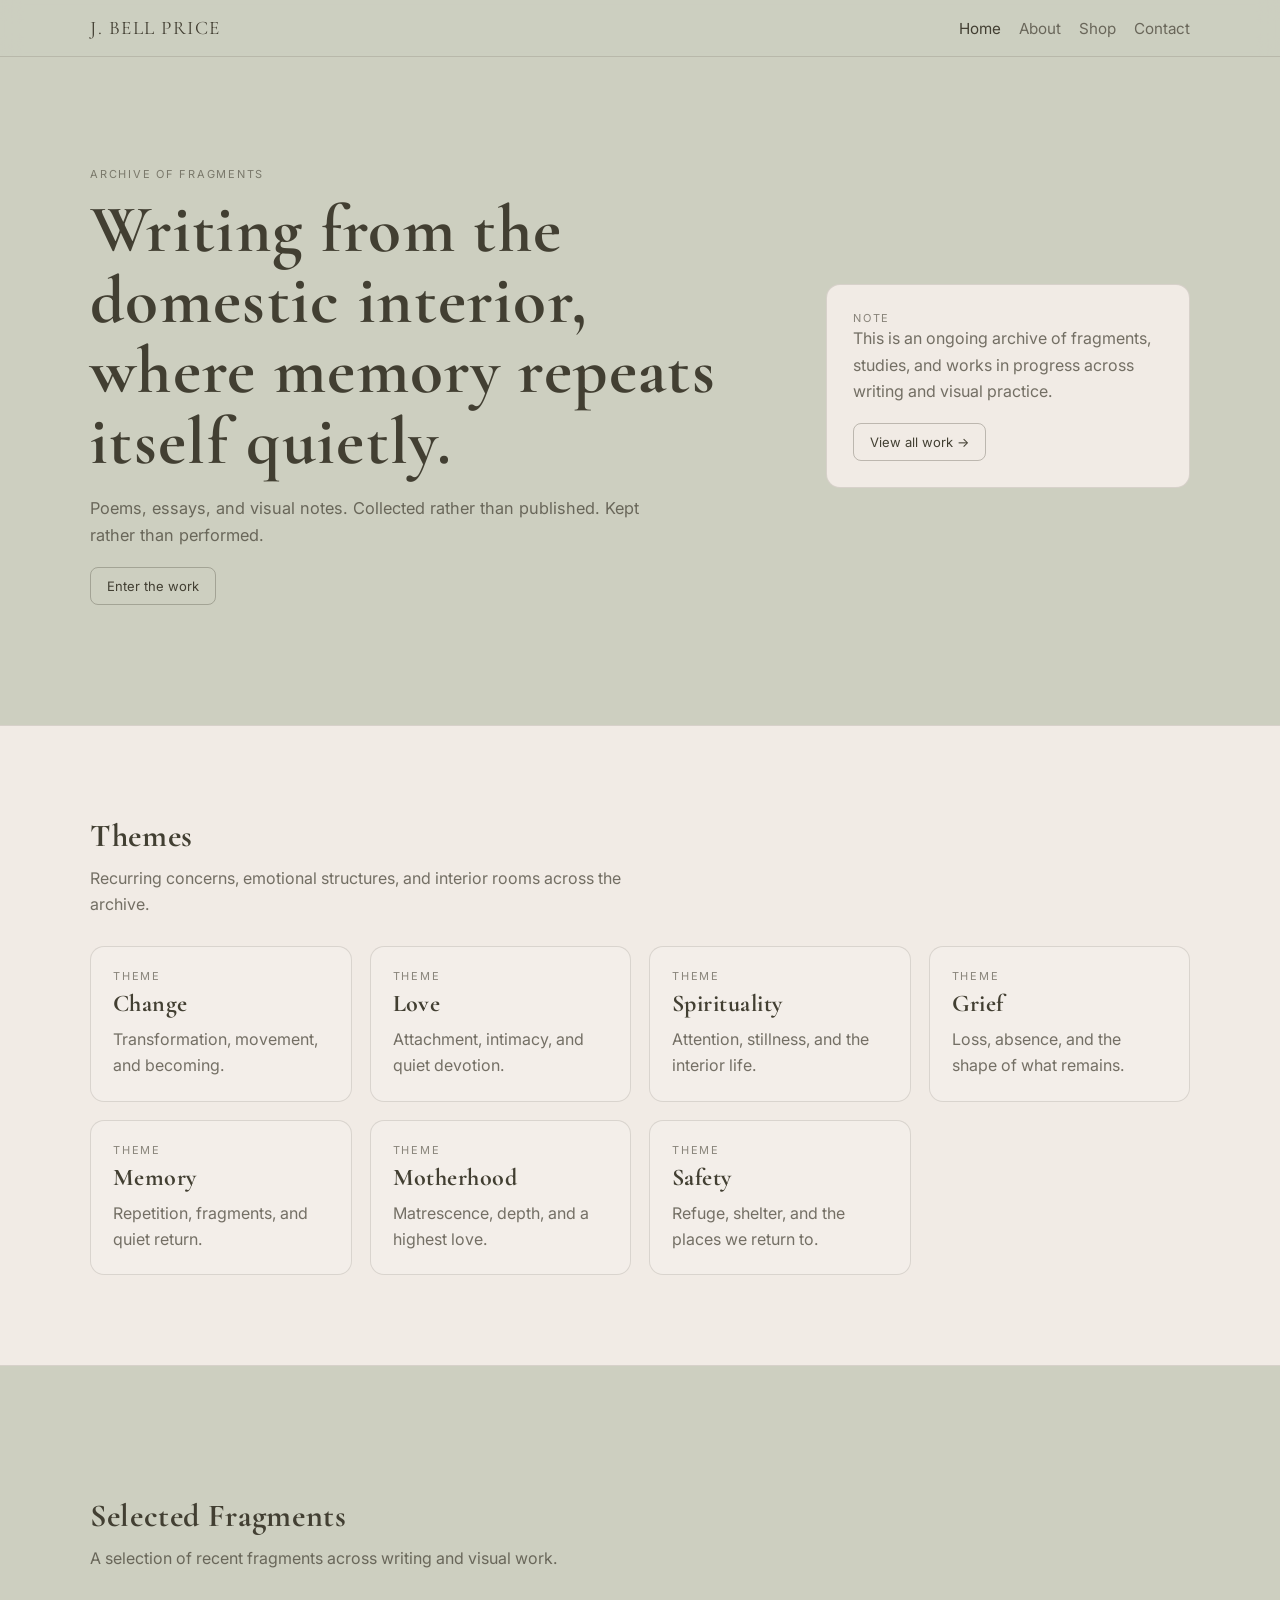
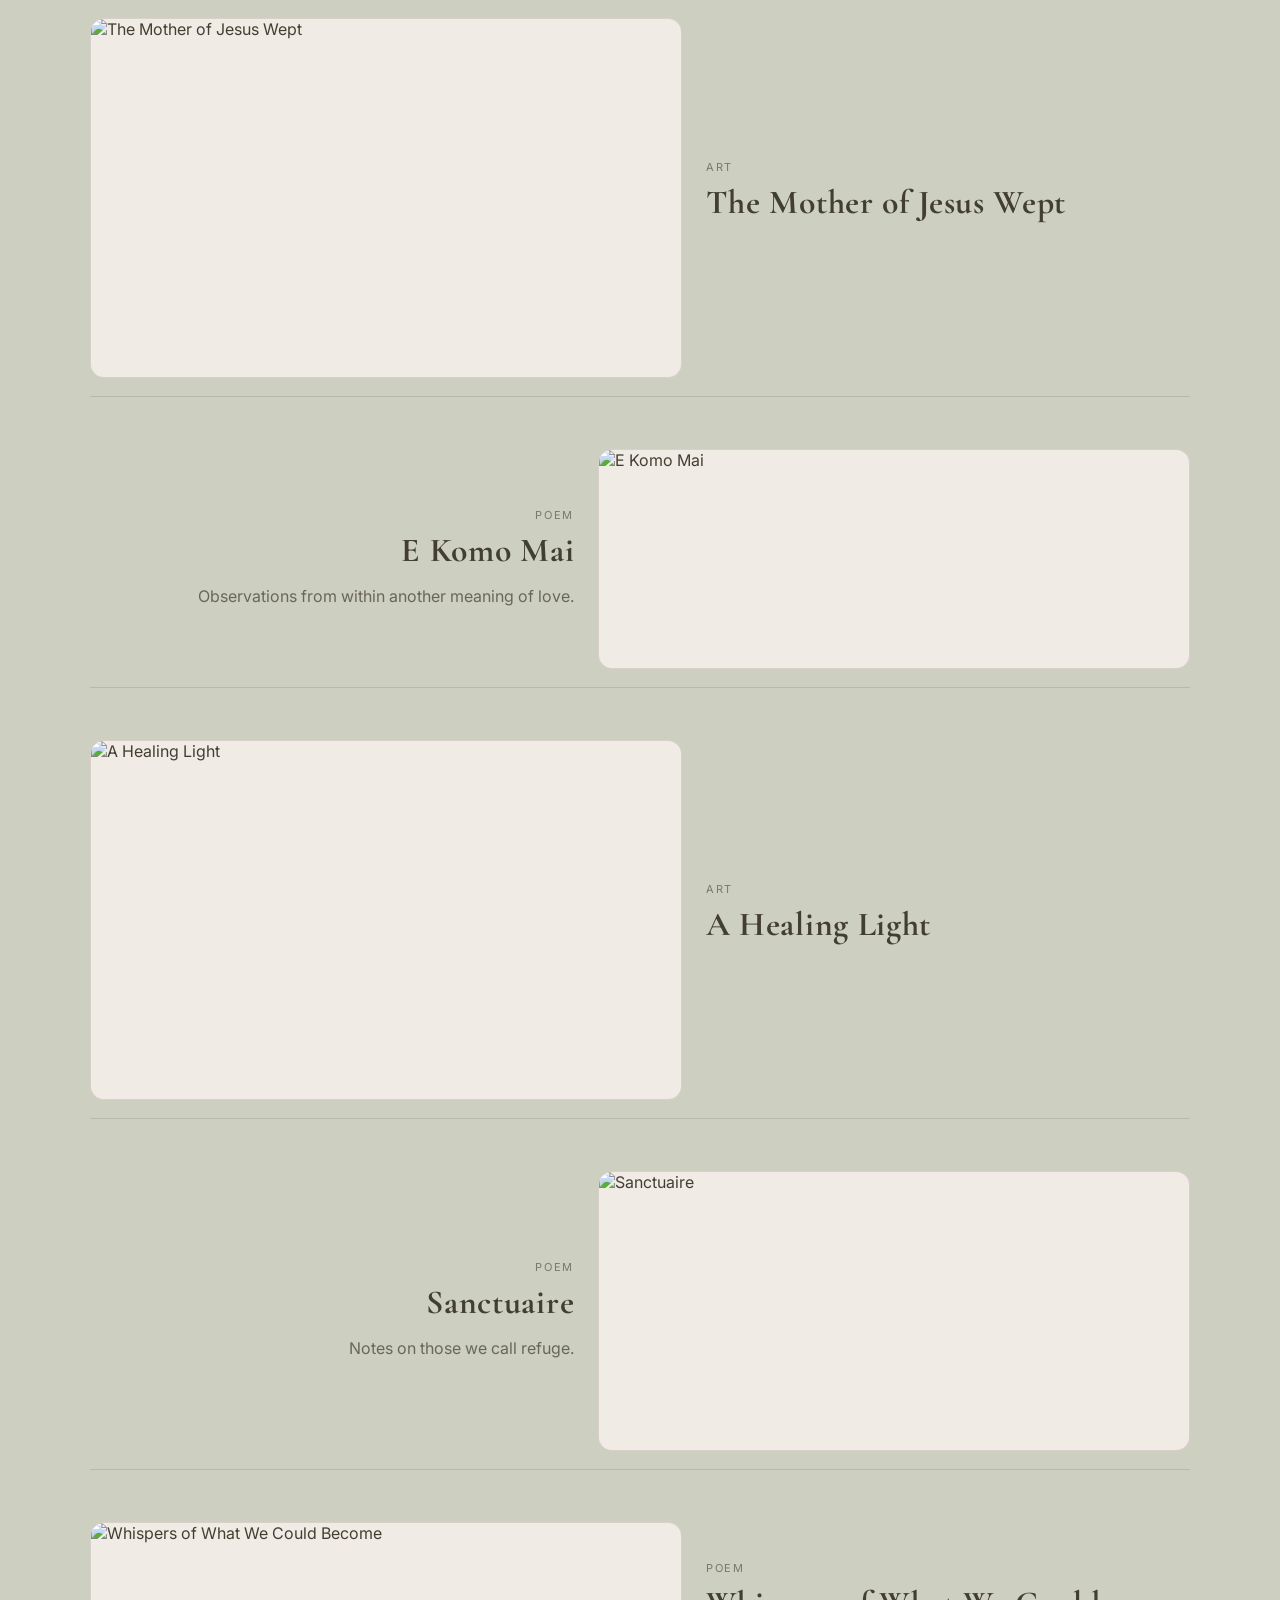
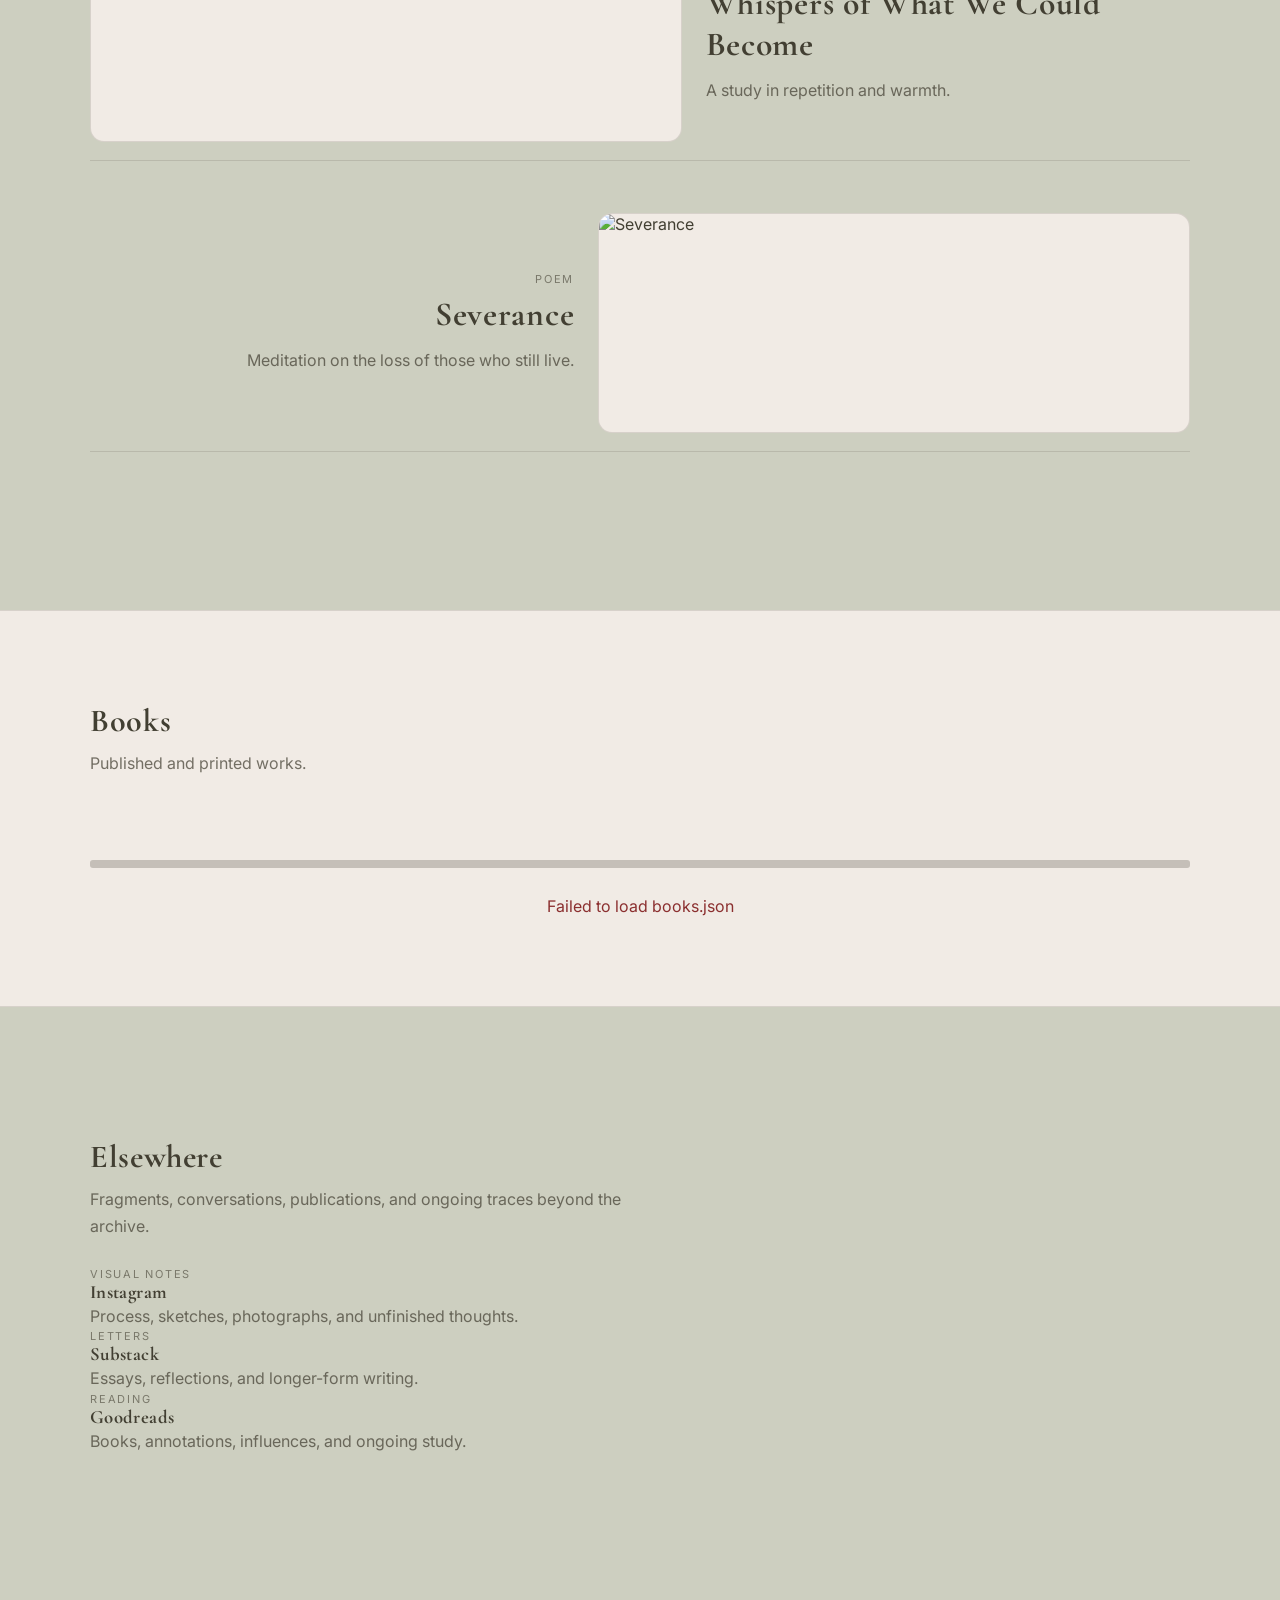
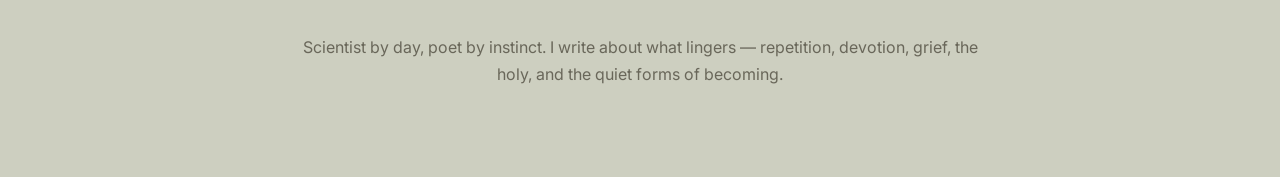
==== index.html @ 29614618 "Update index.html" ====
<!DOCTYPE html>
<html lang="en">
<head>
  <meta charset="UTF-8" />
  <meta name="viewport" content="width=device-width, initial-scale=1.0"/>
  <title>J. Bell Price</title>

  <!-- Fonts: serif for artistic tone, sans-serif for readability -->
  <link href="https://fonts.googleapis.com/css2?family=Cormorant+Garamond:wght@400;600&family=Inter:wght@300;400;500&display=swap" rel="stylesheet">

  <!-- Shared stylesheet used across the whole site -->
  <link rel="stylesheet" href="css/styles.css" />
</head>
<body>

  <!-- NAVIGATION -->
  <nav class="nav">
    <div class="container nav-inner">
      <div class="logo">J. BELL PRICE</div>
      <div class="nav-links">
        <a href="index.html" class="active">Home</a>
        <a href="about.html">About</a>
        <a href="shop.html">Shop</a>
        <a href="contact.html">Contact</a>
      </div>
    </div>
  </nav>

  <!-- HERO SECTION -->
  <section class="hero">
    <div class="container hero-grid">
      <div class="hero-copy">
        <div class="kicker">Archive of fragments</div>
        <h1>Writing from the domestic interior, where memory repeats itself quietly.</h1>
        <p>
          Poems, essays, and visual notes. Collected rather than published. Kept rather than performed.
        </p>
        <a class="button" href="#works-feed">Enter the work</a>
      </div>

      <div class="card">
        <div class="tag">Note</div>
        <p>
          This is an ongoing archive of fragments, studies, and works in progress across writing and visual practice.
        </p>
        <a class="button" href="works.html">View all work →</a>
      </div>
    </div>
  </section>

  <!-- THEMES -->
  <section class="section alt">
    <div class="container">
      <div class="section-header">
        <h2>Themes</h2>
        <p class="section-intro">Recurring concerns, emotional structures, and interior rooms across the archive.</p>
      </div>
      <div id="themes-grid" class="themes-grid"></div>
    </div>
  </section>

  <!-- FEATURED / SELECTED WORKS -->
  <section class="section">
    <div class="container">
      <div class="section-header">
        <h2>Selected Fragments</h2>
        <p class="section-intro">A selection of recent fragments across writing and visual work.</p>
      </div>
      <div id="works-feed" class="works-feed"></div>
      <div id="error" class="error"></div>
    </div>
  </section>

  <!-- BOOKSHELF -->
  <section class="section alt">
    <div class="container">
      <div class="section-header">
        <h2>Books</h2>
        <p class="section-intro">Published and printed works.</p>
      </div>
      <div class="books-shelf-wrap">
        <div id="books-grid"></div>
      </div>
      <div id="books-error" class="error"></div>
    </div>
  </section>

  <!-- EXTERNAL FEED PLACEHOLDER -->
  <!-- EXTERNAL TRACE -->
  <section class="section">
    <div class="container">

      <div class="section-header">
        <h2>Elsewhere</h2>

        <p class="section-intro">
          Fragments, conversations, publications, and ongoing traces beyond the archive.
        </p>
      </div>

      <div class="elsewhere-grid">

        <a href="https://instagram.com/joanjbell_" target="_blank" class="elsewhere-card">
          <div class="tag">Visual Notes</div>
          <h3>Instagram</h3>
          <p>Process, sketches, photographs, and unfinished thoughts.</p>
        </a>

        <a href="https://substack.com/@jbellprice" target="_blank" class="elsewhere-card">
          <div class="tag">Letters</div>
          <h3>Substack</h3>
          <p>Essays, reflections, and longer-form writing.</p>
        </a>

        <a href="https://www.goodreads.com/author/show/18613685.J_Bell_Price" target="_blank" class="elsewhere-card">
          <div class="tag">Reading</div>
          <h3>Goodreads</h3>
          <p>Books, annotations, influences, and ongoing study.</p>
        </a>

      </div>

    </div>
  </section>

  <!-- ABOUT -->
  <section class="section">
    <div class="container">
      <div class="about">
        <p>
          Scientist by day, poet by instinct. I write about what lingers — repetition, devotion, grief, the holy, and the quiet forms of becoming.
        </p>
      </div>
    </div>
  </section>

  <script>
    // Theme descriptions enrich the auto-generated theme cards.
    const THEME_DESCRIPTIONS = {
      grief: 'Loss, absence, and the shape of what remains.',
      love: 'Attachment, intimacy, and quiet devotion.',
      death: 'Endings, ritual, and the unseen threshold.',
      spirituality: 'Attention, stillness, and the interior life.',
      change: 'Transformation, movement, and becoming.',
      memory: 'Repetition, fragments, and quiet return.',
      motherhood: 'Matrescence, depth, and a highest love.',
      safety: 'Refuge, shelter, and the places we return to.',
      default: 'A recurring thread in the archive.'
    };

    // Load homepage data. Content and books are fetched separately so one
    // section can still work even if the other one fails.
    async function loadContent() {
      try {
        const res = await fetch('./data/content.json');
        if (!res.ok) throw new Error('Failed to load content.json');

        const items = await res.json();
        if (!Array.isArray(items)) throw new Error('content.json must be an array');

        initThemes(items);
        initWorks(items);
      } catch (err) {
        document.getElementById('error').textContent = err.message;
      }

      loadBooks();
    }

    // Support both `theme` and `themes` keys in the JSON.
    function normalizeThemes(item) {
      if (Array.isArray(item.theme)) return item.theme;
      if (Array.isArray(item.themes)) return item.themes;
      return [];
    }

    // Build theme cards from unique theme names in content.json.
    function initThemes(items) {
      const grid = document.getElementById('themes-grid');
      if (!grid) return;

      const themes = [...new Set(items.flatMap(normalizeThemes))];

      themes.forEach(theme => {
        const label = String(theme || '').trim();
        const key = label.toLowerCase();
        const el = document.createElement('a');

        el.className = 'theme-card';
        el.href = `theme-${slugify(label)}.html`;
        el.innerHTML = `
          <div class="tag">Theme</div>
          <h3>${capitalize(label)}</h3>
          <p>${THEME_DESCRIPTIONS[key] || THEME_DESCRIPTIONS.default}</p>
        `;

        grid.appendChild(el);
      });
    }

    // Build the selected works feed from the six most recent items.
    function initWorks(items) {
      const container = document.getElementById('works-feed');
      if (!container) return;

      const selected = [...items]
        .sort((a, b) => new Date(b.date) - new Date(a.date))
        .slice(0, 6);

      selected.forEach((item, i) => {
        const el = document.createElement('a');
        const hasImage = Boolean(item.image && item.image.trim() !== '');

        el.href = item.link || item.url || '#';
        el.className = 'work';
        el.classList.add(i % 2 ? 'align-right' : 'align-left');

        if (hasImage) {
          if (item.type === 'art' || item.size === 'wide') {
            el.classList.add('is-large');
          } else {
            el.classList.add(i % 3 === 0 ? 'is-medium' : 'is-small');
          }
        } else {
          el.classList.add('is-text');
        }

        el.innerHTML = hasImage
          ? `
            <div class="work-art">
              <img src="${item.image}" alt="${item.title || ''}" />
            </div>
            <div class="work-text">
              <div class="work-meta">${item.type || 'work'}</div>
              <h3>${item.title || 'Untitled'}</h3>
              <p>${item.description || ''}</p>
            </div>`
          : `
            <div class="work-text">
              <div class="work-meta">${item.type || 'work'}</div>
              <h3>${item.title || 'Untitled'}</h3>
              <p>${item.description || ''}</p>
            </div>`;

        container.appendChild(el);
      });
    }

    // Load bookshelf data and build a real shelf of touching spines.
    // This version keeps size variation but does not add random tilt.
    async function loadBooks() {
      const grid = document.getElementById('books-grid');
      const error = document.getElementById('books-error');
      if (!grid) return;

      try {
        const res = await fetch('./data/books.json');
        if (!res.ok) throw new Error('Failed to load books.json');

        const books = await res.json();
        if (!Array.isArray(books)) throw new Error('books.json must be an array');

        if (books.length === 0) {
          grid.innerHTML = '<div class="books-empty">No books to display yet.</div>';
          return;
        }

        books.forEach((book, i) => {
          const el = document.createElement('a');
          const spine = book.spine || book.cover || '';
          const cover = book.cover || book.spine || '';
          const title = book.title || 'Book';

          el.href = book.link || '#';
          el.className = 'card-link';
          el.setAttribute('aria-label', title);

          if (i % 9 === 0) el.classList.add('is-large');
          else if (i % 6 === 0) el.classList.add('is-wide');
          else if (i % 4 === 0) el.classList.add('is-tall');

          el.innerHTML = `
            <div class="book-card">
              <img src="${spine}" class="book-spine" alt="${title} spine" />
              <div class="book-preview" aria-hidden="true">
                <img src="${cover}" class="book-full" alt="${title} cover" />
              </div>
            </div>`;

          grid.appendChild(el);
        });

        attachBookPreviewBounds();
      } catch (e) {
        console.error(e);
        if (error) error.textContent = e.message;
      }
    }

    // Show the hovered book cover in a floating preview attached to the page,
    // not inside the bookshelf container. This prevents clipping.
    function attachBookPreviewBounds() {
      const books = document.querySelectorAll('.card-link');
      let floatingPreview = document.querySelector('.floating-book-preview');

      if (!floatingPreview) {
        floatingPreview = document.createElement('div');
        floatingPreview.className = 'floating-book-preview';
        document.body.appendChild(floatingPreview);
      }

      const hidePreview = () => {
        floatingPreview.classList.remove('is-visible');
      };

      const showPreview = (book) => {
        const img = book.querySelector('.book-full');
        if (!img) return;

        floatingPreview.innerHTML = `
          <img src="${img.getAttribute('src')}" class="book-full" alt="${img.getAttribute('alt') || ''}" />
        `;

        const bookRect = book.getBoundingClientRect();
        const previewWidth = 180;
        const previewHeight = 260;
        const gap = 14;
        const padding = 12;

        let left = bookRect.left + (bookRect.width / 2) - (previewWidth / 2);
        left = Math.max(padding, Math.min(left, window.innerWidth - previewWidth - padding));

        let top = bookRect.top - previewHeight - gap;

        if (top < padding) {
          top = Math.min(window.innerHeight - previewHeight - padding, bookRect.bottom + gap);
        }

        floatingPreview.style.left = `${left}px`;
        floatingPreview.style.top = `${top}px`;

        requestAnimationFrame(() => {
          floatingPreview.classList.add('is-visible');
        });
      };

      books.forEach(book => {
        book.addEventListener('mouseenter', () => showPreview(book));
        book.addEventListener('mouseleave', hidePreview);
        book.addEventListener('focus', () => showPreview(book));
        book.addEventListener('blur', hidePreview);
      });

      window.addEventListener('scroll', hidePreview, { passive: true });
      window.addEventListener('resize', hidePreview);
    }

    // Utility: convert text into a simple URL slug.
    function slugify(str) {
      return String(str)
        .toLowerCase()
        .trim()
        .replace(/[^a-z0-9]+/g, '-')
        .replace(/^-+|-+$/g, '');
    }

    // Utility: capitalize the first letter for display labels.
    function capitalize(str) {
      const value = String(str || '');
      return value ? value.charAt(0).toUpperCase() + value.slice(1) : '';
    }

    // Initialize the homepage.
    loadContent();
  </script>
</body>
</html>
---- css/styles.css ----
/* ========================================
   J. BELL PRICE — SHARED SITE STYLES
   ----------------------------------------
   This file is intended to power the homepage,
   about, contact, and shop pages with a single
   visual system.
======================================== */

/* ========================================
   1) DESIGN TOKENS
   Centralized colors, shadows, and spacing.
   Update these first if you want to evolve the
   overall feel of the site.
======================================== */
:root {
  --bg: #cdcfc0;
  --surface: #f1ebe5;
  --text: #423f32;
  --muted: rgba(66, 63, 50, 0.72);
  --line: rgba(66, 63, 50, 0.15);
  --line-strong: rgba(66, 63, 50, 0.3);
  --shadow: rgba(0, 0, 0, 0.08);
}

/* ========================================
   2) BASE / RESET
   Shared reset and typography foundation.
======================================== */
* {
  box-sizing: border-box;
  margin: 0;
  padding: 0;
}

html {
  scroll-behavior: smooth;
}

body {
  margin: 0;
  background: var(--bg);
  color: var(--text);
  font-family: 'Inter', system-ui, -apple-system, sans-serif;
}

h1,
h2,
h3 {
  font-family: 'Cormorant Garamond', serif;
  letter-spacing: 0.02em;
  margin: 0;
}

p {
  line-height: 1.65;
  color: var(--muted);
}

a {
  color: inherit;
  text-decoration: none;
}

img {
  max-width: 100%;
}

/* ========================================
   3) SHARED LAYOUT HELPERS
   Reused across all pages.
======================================== */
.container {
  width: min(1100px, 92%);
  margin: 0 auto;
}

.section {
  padding: 90px 0;
}

.section.alt {
  background: var(--surface);
  margin: 40px 0;
  border-top: 1px solid var(--line);
  border-bottom: 1px solid var(--line);
}

.hero {
  padding: 110px 0 80px;
}

.narrow-copy {
  max-width: 760px;
}

.section-header {
  margin-bottom: 28px;
}

.section-header h2 {
  font-size: 2rem;
  margin-bottom: 10px;
}

.section-intro {
  max-width: 560px;
}

/* ========================================
   4) SHARED TYPE DETAILS
   Small recurring typographic treatments.
======================================== */
.kicker,
.tag,
.work-meta {
  text-transform: uppercase;
  letter-spacing: 0.16em;
  font-size: 11px;
  color: rgba(66, 63, 50, 0.6);
}

/* ========================================
   5) NAVIGATION
   Shared across every page.
======================================== */
.nav {
  position: sticky;
  top: 0;
  z-index: 100;
  background: rgba(205, 207, 192, 0.9);
  backdrop-filter: blur(10px);
  border-bottom: 1px solid var(--line);
}

.nav-inner {
  display: flex;
  justify-content: space-between;
  align-items: center;
  gap: 24px;
  padding: 16px 0;
}

.logo {
  font-family: 'Cormorant Garamond', serif;
  font-size: 1.2rem;
  letter-spacing: 0.08em;
  white-space: nowrap;
}

.nav-links {
  display: flex;
  gap: 18px;
  flex-wrap: wrap;
}

.nav-links a {
  color: rgba(66, 63, 50, 0.72);
  font-size: 0.95rem;
  transition: opacity 0.2s ease, color 0.2s ease;
}

.nav-links a:hover,
.nav-links a.active {
  color: var(--text);
  opacity: 1;
}

/* ========================================
   6) SHARED BUTTONS + CARDS
   Used throughout the site so pages feel related.
======================================== */
.button {
  display: inline-block;
  margin-top: 18px;
  padding: 10px 16px;
  border: 1px solid var(--line-strong);
  border-radius: 8px;
  font-size: 13px;
  transition: background 0.2s ease, transform 0.2s ease;
}

.button:hover {
  background: rgba(255, 255, 255, 0.35);
  transform: translateY(-1px);
}

.card {
  background: var(--surface);
  border: 1px solid var(--line);
  padding: 26px;
  border-radius: 14px;
  transition: transform 0.25s ease, box-shadow 0.25s ease;
}

.card:hover {
  transform: translateY(-6px);
  box-shadow: 0 20px 40px var(--shadow);
}

.no-hover-card:hover {
  transform: none;
  box-shadow: none;
}

.image-card {
  padding: 0;
  overflow: hidden;
  border-radius: 18px;
}

.image-card img {
  width: 100%;
  height: 100%;
  object-fit: cover;
  display: block;
}

.error {
  color: #8b2f2f;
  text-align: center;
  margin-top: 28px;
}

/* ========================================
   7) HOMEPAGE — HERO + THEMES + WORKS
======================================== */
.hero-grid {
  display: grid;
  grid-template-columns: 1.3fr 0.7fr;
  gap: 60px;
  align-items: center;
}

.hero-copy .kicker {
  margin-bottom: 14px;
}

.hero h1 {
  font-size: clamp(2.5rem, 6vw, 4.2rem);
  line-height: 1.05;
  max-width: 760px;
}

.hero-copy p {
  margin-top: 18px;
  max-width: 560px;
  font-size: 1.02rem;
}

.themes-grid {
  display: grid;
  grid-template-columns: repeat(auto-fit, minmax(210px, 1fr));
  gap: 18px;
}

.theme-card {
  display: block;
  background: rgba(255, 255, 255, 0.18);
  border: 1px solid var(--line);
  border-radius: 14px;
  padding: 22px;
  transition: transform 0.25s ease, box-shadow 0.25s ease, background 0.25s ease;
}

.theme-card:hover {
  transform: translateY(-4px);
  box-shadow: 0 16px 32px var(--shadow);
  background: rgba(255, 255, 255, 0.28);
}

.theme-card h3 {
  font-size: 1.5rem;
  margin: 6px 0 8px;
}

.works-feed {
  display: grid;
  gap: 34px;
}

.work {
  display: grid;
  grid-template-columns: minmax(0, 1.1fr) minmax(260px, 0.9fr);
  gap: 24px;
  align-items: center;
  padding: 18px 0;
  border-bottom: 1px solid var(--line);
}

.work.align-right {
  grid-template-columns: minmax(260px, 0.9fr) minmax(0, 1.1fr);
}

.work.align-right .work-art {
  order: 2;
}

.work.align-right .work-text {
  order: 1;
  text-align: right;
  justify-self: end;
}

.work-art {
  position: relative;
  width: 100%;
  overflow: hidden;
  border-radius: 14px;
  background: var(--surface);
  border: 1px solid var(--line);
  min-height: 220px;
}

.work-art img {
  width: 100%;
  height: 100%;
  object-fit: cover;
  display: block;
  transition: transform 0.4s ease;
}

.work:hover .work-art img {
  transform: scale(1.05);
}

.work.is-large .work-art {
  min-height: 360px;
}

.work.is-medium .work-art {
  min-height: 280px;
}

.work.is-small .work-art {
  min-height: 220px;
}

.work.is-text {
  grid-template-columns: 1fr;
}

.work-text {
  max-width: 420px;
}

.work-text h3 {
  position: relative;
  font-size: clamp(1.6rem, 3vw, 2.1rem);
  margin: 8px 0 12px;
  display: inline-block;
  transition: transform 0.25s ease;
}

.work-text h3::after {
  content: "";
  position: absolute;
  left: 0;
  bottom: -4px;
  width: 100%;
  height: 1px;
  background: var(--text);
  transform: scaleX(0);
  transform-origin: left;
  transition: transform 0.25s ease;
}

.work:hover .work-text h3 {
  transform: scale(1.02);
}

.work:hover .work-text h3::after {
  transform: scaleX(1);
}

/* ========================================
   8) HOMEPAGE — BOOKSHELF
======================================== */
.books-shelf-wrap {
  overflow-x: auto;
  overflow-y: visible;
  padding-top: 220px;
  margin-top: -196px;
}

#books-grid {
  display: flex;
  align-items: flex-end;
  gap: 0;
  margin-top: 24px;
  overflow: visible;
  padding-bottom: 16px;
  min-width: max-content;
  position: relative;
}

#books-grid::after {
  content: "";
  position: absolute;
  left: 0;
  right: 0;
  bottom: 0;
  height: 8px;
  background: rgba(66, 63, 50, 0.25);
  border-radius: 3px;
}

.card-link {
  position: relative;
  display: flex;
  align-items: flex-end;
  justify-content: center;
  margin-right: 2px;
  transform: rotate(var(--tilt, 0deg));
  transform-origin: bottom center;
  transition: transform 0.25s ease;
}

.book-card {
  position: relative;
  background: none;
  border: none;
  padding: 0;
  display: flex;
  align-items: flex-end;
  justify-content: center;
}

.book-preview {
  display: none;
}

.card-link:hover {
  transform: translateY(-6px) rotate(var(--tilt, 0deg));
}

.book-spine {
  width: auto;
  height: 160px;
  object-fit: contain;
  display: block;
  transition: transform 0.2s ease;
}

.card-link.is-large .book-spine {
  height: 190px;
}

.card-link.is-wide .book-spine {
  height: 175px;
}

.card-link.is-tall .book-spine {
  height: 210px;
}

.card-link:hover .book-spine {
  transform: translateY(-4px);
}

.floating-book-preview {
  position: fixed;
  z-index: 1000;
  width: 180px;
  padding: 10px;
  border-radius: 14px;
  border: 1px solid var(--line);
  background: var(--surface);
  box-shadow: 0 20px 40px var(--shadow);
  pointer-events: none;
  opacity: 0;
  transform: translateY(10px) scale(0.98);
  transition: opacity 0.18s ease, transform 0.18s ease;
}

.floating-book-preview.is-visible {
  opacity: 1;
  transform: translateY(0) scale(1);
}

.book-full {
  width: 100%;
  height: auto;
  display: block;
  border-radius: 8px;
}

.books-empty {
  margin-top: 24px;
  border: 1px dashed rgba(66, 63, 50, 0.25);
  border-radius: 14px;
  padding: 34px;
  text-align: center;
  color: var(--muted);
  background: rgba(255, 255, 255, 0.16);
}

/* ========================================
   9) ABOUT PAGE
   These classes give the About page a specific
   structure while still using shared cards,
   typography, and spacing.
======================================== */
.about-hero-grid {
  display: grid;
  grid-template-columns: 1.15fr 0.85fr;
  gap: 60px;
  align-items: center;
}

.about-portrait {
  min-height: 420px;
}

.about-focus-grid {
  display: grid;
  grid-template-columns: repeat(3, minmax(0, 1fr));
  gap: 28px;
}

.about-quote-card {
  padding: 80px;
  text-align: center;
}

.about-quote {
  font-size: clamp(1.5rem, 2.5vw, 2rem);
  line-height: 1.8;
  max-width: 720px;
  margin: 0 auto;
  font-family: 'Cormorant Garamond', serif;
  color: var(--text);
}

.about-endnote {
  text-align: center;
}

/* ========================================
   10) CONTACT PAGE
   Contact layout and form styles are isolated
   here so they stay reusable but organized.
======================================== */
.contact-grid {
  display: grid;
  grid-template-columns: 0.95fr 1.05fr;
  gap: 60px;
  align-items: start;
}

.contact-intro p {
  max-width: 560px;
}

.contact-details {
  margin-top: 28px;
}

.contact-form-card {
  padding: 34px;
}

.contact-form {
  width: 100%;
}

.contact-form label {
  display: block;
  margin-bottom: 8px;
  font-size: 11px;
  letter-spacing: 0.16em;
  text-transform: uppercase;
  color: rgba(66, 63, 50, 0.6);
}

.contact-form input,
.contact-form textarea {
  width: 100%;
  margin-bottom: 20px;
  padding: 14px 16px;
  border-radius: 10px;
  border: 1px solid var(--line);
  background: rgba(255, 255, 255, 0.6);
  color: var(--text);
  font: inherit;
  transition: border-color 0.2s ease, background 0.2s ease;
}

.contact-form input:focus,
.contact-form textarea:focus {
  outline: none;
  border-color: rgba(66, 63, 50, 0.3);
  background: rgba(255, 255, 255, 0.9);
}

.contact-form textarea {
  min-height: 160px;
  resize: vertical;
}

.contact-submit {
  cursor: pointer;
  background: transparent;
}

/* ========================================
   11) SHOP PAGE
   Product grid + product card rules.
======================================== */
.shop-hero {
  padding-bottom: 40px;
}

.shop-header {
  text-align: center;
  max-width: 760px;
}

.shop-header h1 {
  margin-top: 10px;
  margin-bottom: 14px;
}

.shop-header p {
  max-width: 560px;
  margin: 0 auto;
}

.shop-grid {
  display: grid;
  grid-template-columns: repeat(3, minmax(0, 1fr));
  gap: 28px;
}

.product {
  padding: 0;
  overflow: hidden;
}

.product-image-link {
  display: block;
}

.product-image {
  background: rgba(255, 255, 255, 0.22);
  border-bottom: 1px solid var(--line);
  aspect-ratio: 4 / 3;
  overflow: hidden;
}

.product-image img {
  width: 100%;
  height: 100%;
  object-fit: cover;
  display: block;
  transition: transform 0.4s ease;
}

.product:hover .product-image img {
  transform: scale(1.04);
}

.product-content {
  padding: 22px;
}

.product-title {
  font-size: 1.6rem;
  margin: 8px 0 8px;
  font-family: 'Cormorant Garamond', serif;
}

.product-desc {
  margin-bottom: 16px;
}

.product-meta {
  display: flex;
  justify-content: space-between;
  align-items: center;
  gap: 16px;
}

.price {
  font-size: 0.95rem;
  color: var(--text);
}

.product-button {
  margin-top: 0;
}

/* ========================================
   12) EXTERNAL TRACE / PLACEHOLDERS
======================================== */
.external-trace p {
  max-width: 520px;
}

.ig-placeholder {
  margin-top: 22px;
  border: 1px dashed rgba(66, 63, 50, 0.25);
  padding: 40px;
  text-align: center;
  border-radius: 14px;
  background: rgba(255, 255, 255, 0.16);
  color: var(--muted);
}

.about {
  text-align: center;
  max-width: 680px;
  margin: 0 auto;
}

/* ========================================
   13) RESPONSIVE RULES
   Shared breakpoints live at the bottom so
   they are easy to find and update.
======================================== */
@media (max-width: 1000px) {
  .shop-grid {
    grid-template-columns: repeat(2, minmax(0, 1fr));
  }
}

@media (max-width: 900px) {
  .hero-grid,
  .about-hero-grid,
  .contact-grid,
  .work,
  .work.align-right,
  .about-focus-grid {
    grid-template-columns: 1fr;
  }

  .hero {
    padding: 90px 0 60px;
  }

  .hero h1 {
    font-size: 36px;
  }

  .work.align-right .work-art,
  .work.align-right .work-text {
    order: initial;
  }

  .work.align-right .work-text {
    text-align: left;
    justify-self: start;
  }

  .about-portrait {
    min-height: 340px;
  }

  .about-quote-card {
    padding: 48px 28px;
  }
}

@media (max-width: 700px) {
  .nav-inner {
    flex-direction: column;
    align-items: flex-start;
  }

  .nav-links {
    gap: 14px;
  }

  .section {
    padding: 72px 0;
  }

  .books-shelf-wrap {
    padding-top: 200px;
    margin-top: -176px;
  }

  .shop-grid {
    grid-template-columns: 1fr;
  }
}

.work-page-grid {
  display: grid;
  grid-template-columns: 0.9fr 1.1fr;
  gap: 60px;
  align-items: center;
}

.work-theme-list {
  display: flex;
  flex-wrap: wrap;
  gap: 8px;
  margin-top: 22px;
}

.work-theme-list a {
  border: 1px solid var(--line);
  border-radius: 999px;
  padding: 6px 10px;
  font-size: 12px;
}

.work-body {
  max-width: 760px;
}

.poem-text p,
.prose-text p {
  margin-bottom: 1.4em;
}

@media (max-width: 900px) {
  .work-page-grid {
    grid-template-columns: 1fr;
  }

  .work-image-card {
    min-height: 340px;
  }
}

.hero-copy .button + .kicker,
.narrow-copy .button + .kicker {
  margin-top: 34px;
  margin-bottom: 0px;
}

.work-image-card:hover {
  transform: none;
  box-shadow: none;
}

.work-image-card img:hover {
  transform: none;
}
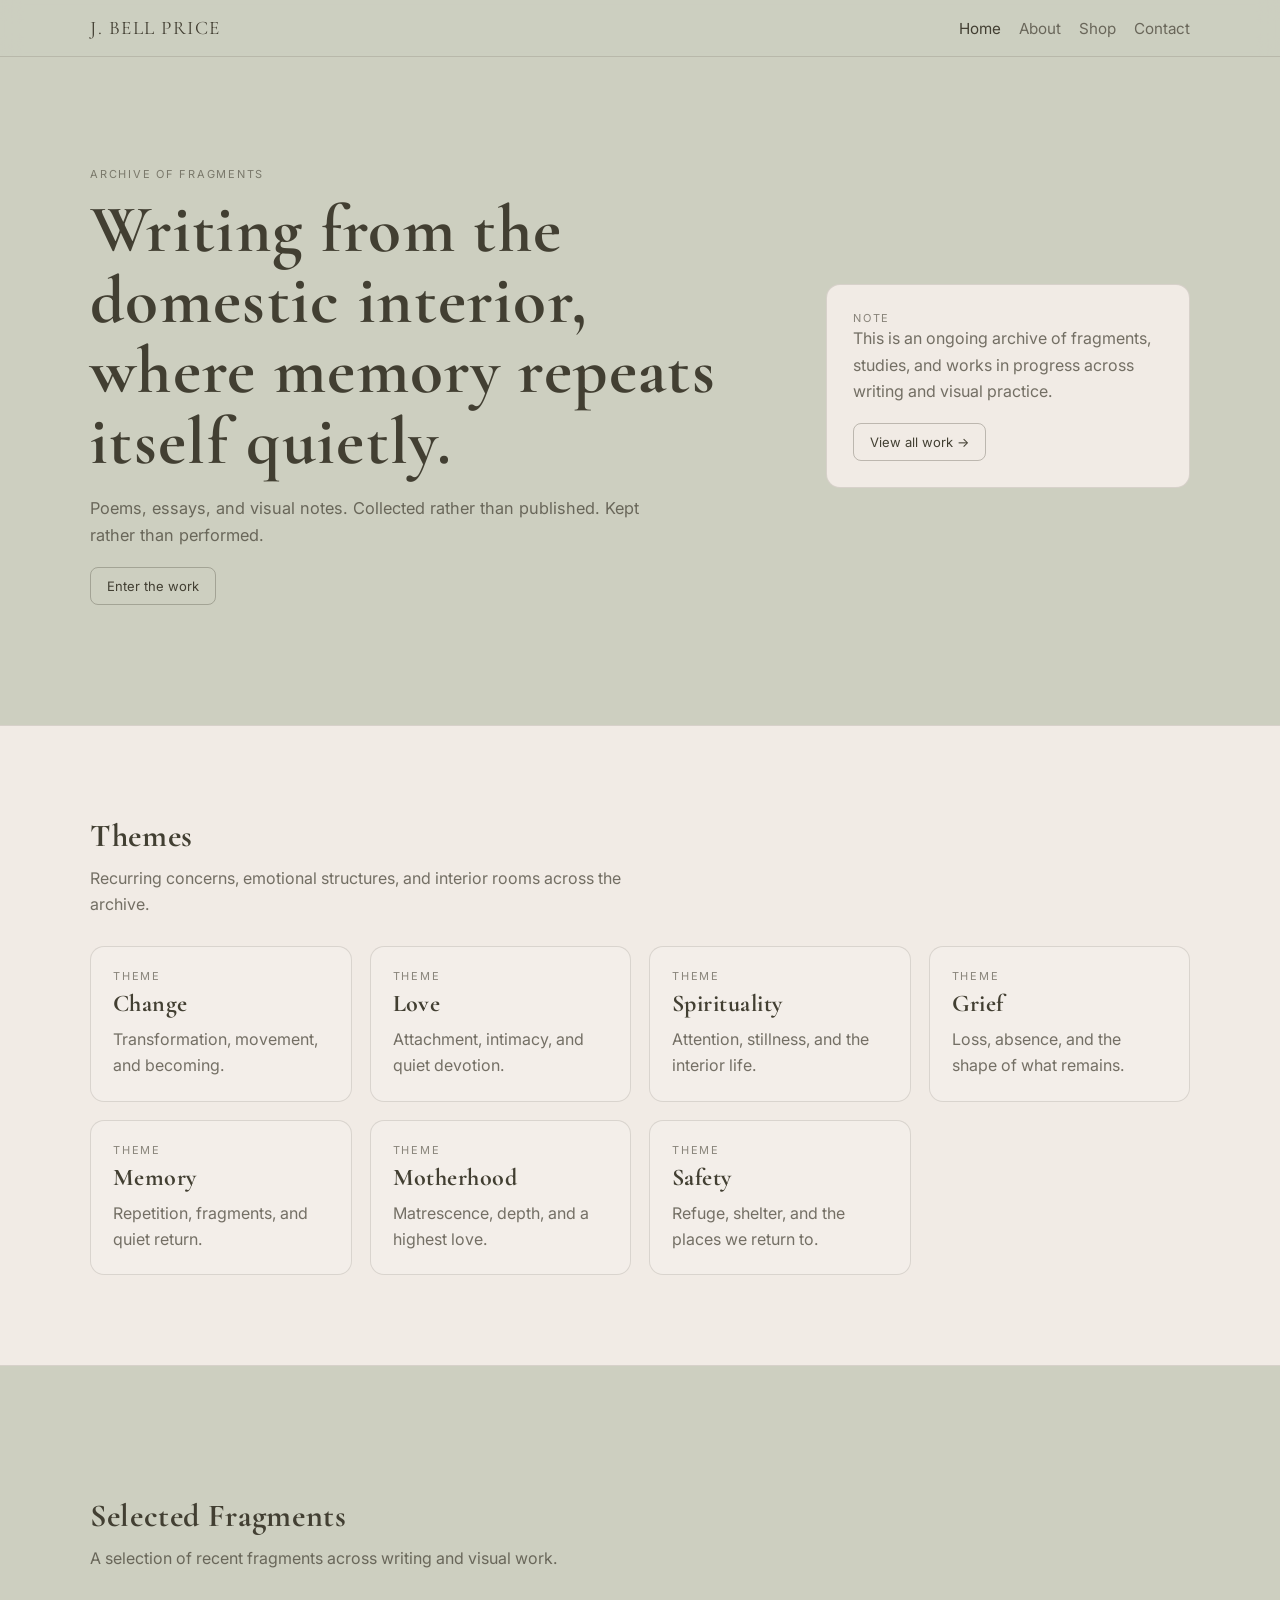
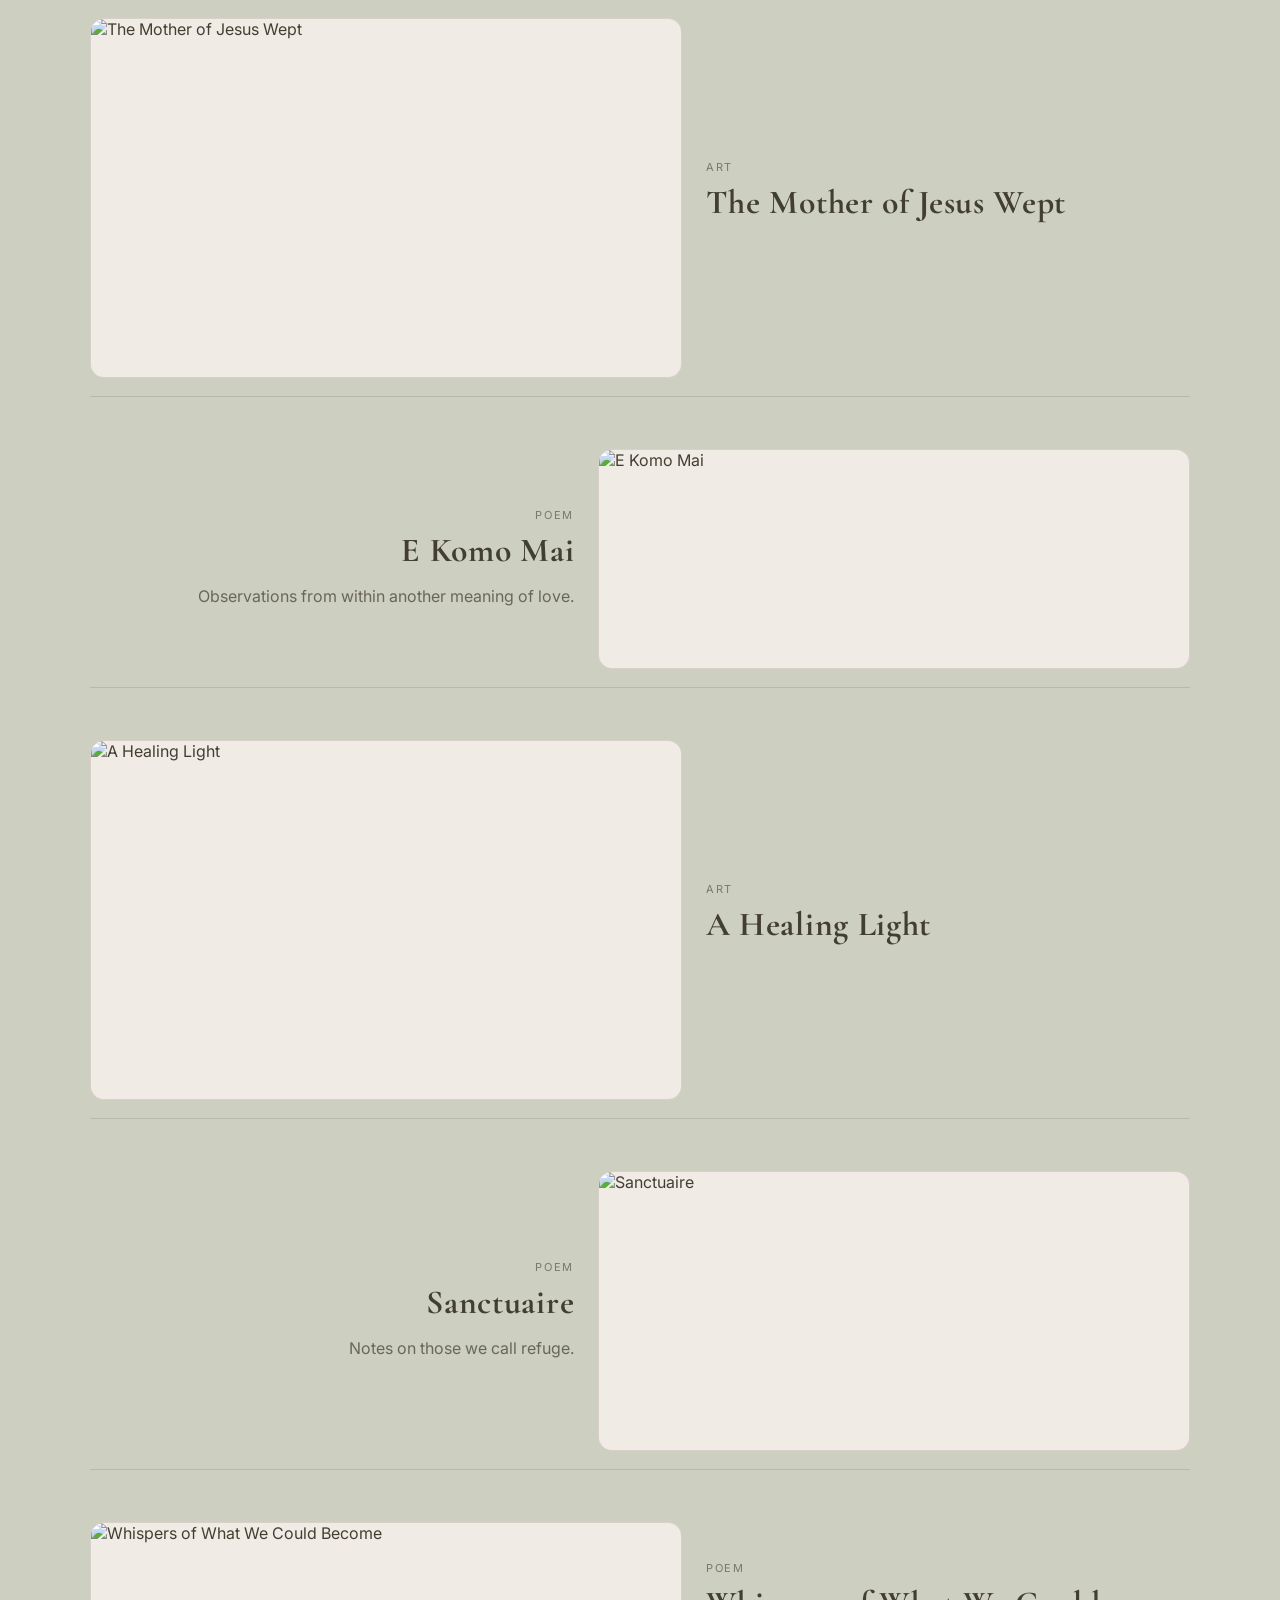
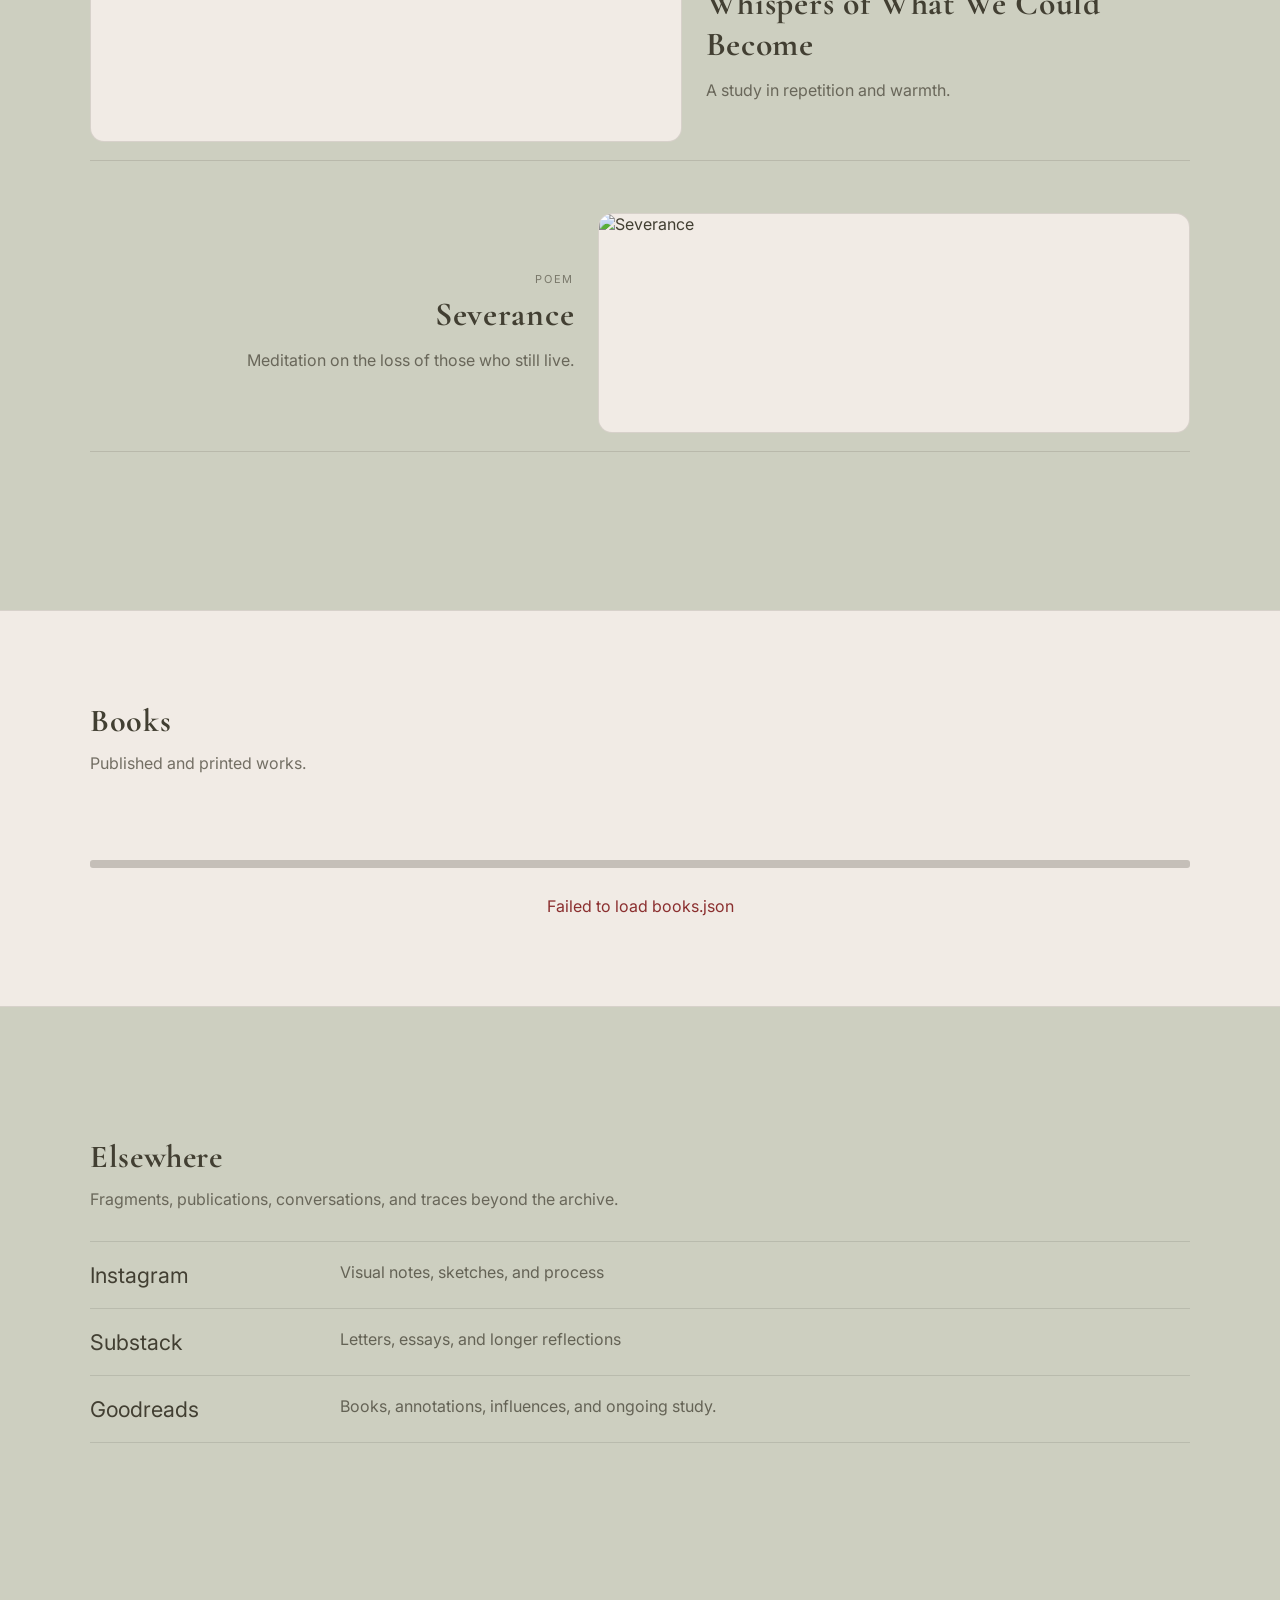
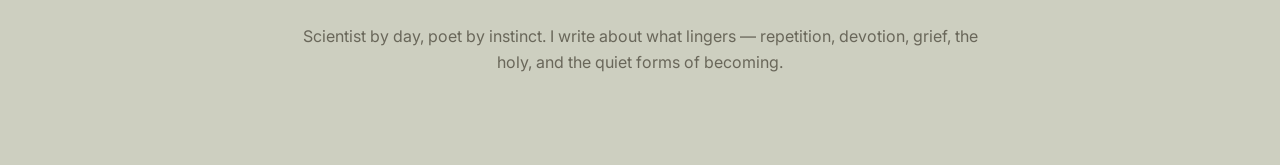
==== commit 506439bf: "external trace" ====
--- a/index.html
+++ b/index.html
@@ -85,8 +85,7 @@
     </div>
   </section>
 
-  <!-- EXTERNAL FEED PLACEHOLDER -->
-  <!-- EXTERNAL TRACE -->
+  <!-- ELSEWHERE -->
   <section class="section">
     <div class="container">
 
@@ -94,28 +93,25 @@
         <h2>Elsewhere</h2>
 
         <p class="section-intro">
-          Fragments, conversations, publications, and ongoing traces beyond the archive.
+          Fragments, publications, conversations, and traces beyond the archive.
         </p>
       </div>
 
-      <div class="elsewhere-grid">
-
-        <a href="https://instagram.com/joanjbell_" target="_blank" class="elsewhere-card">
-          <div class="tag">Visual Notes</div>
-          <h3>Instagram</h3>
-          <p>Process, sketches, photographs, and unfinished thoughts.</p>
+      <div class="elsewhere-index">
+
+        <a href="https://instagram.com/joanjbell_" target="_blank" class="elsewhere-link">
+          <span class="elsewhere-name">Instagram</span>
+          <span class="elsewhere-description">Visual notes, sketches, and process</span>
         </a>
 
-        <a href="https://substack.com/@jbellprice" target="_blank" class="elsewhere-card">
-          <div class="tag">Letters</div>
-          <h3>Substack</h3>
-          <p>Essays, reflections, and longer-form writing.</p>
+        <a href="https://substack.com/@jbellprice" target="_blank" class="elsewhere-link">
+          <span class="elsewhere-name">Substack</span>
+          <span class="elsewhere-description">Letters, essays, and longer reflections</span>
         </a>
 
-        <a href="https://www.goodreads.com/author/show/18613685.J_Bell_Price" target="_blank" class="elsewhere-card">
-          <div class="tag">Reading</div>
-          <h3>Goodreads</h3>
-          <p>Books, annotations, influences, and ongoing study.</p>
+        <a href="https://www.goodreads.com/author/show/18613685.J_Bell_Price" target="_blank" class="elsewhere-link">
+          <span class="elsewhere-name">Goodreads</span>
+          <span class="elsewhere-description">Books, annotations, influences, and ongoing study.</span>
         </a>
 
       </div>
--- a/css/styles.css
+++ b/css/styles.css
@@ -837,4 +837,57 @@
 
 .work-image-card img:hover {
   transform: none;
+}
+
+/* =========================
+   ELSEWHERE INDEX
+========================= */
+
+.elsewhere-index {
+  border-top: 1px solid rgba(47,44,39,0.12);
+}
+
+.elsewhere-link {
+  display: grid;
+  grid-template-columns: 220px 1fr;
+  gap: 30px;
+
+  padding: 20px 0;
+
+  border-bottom: 1px solid rgba(47,44,39,0.12);
+
+  text-decoration: none;
+  color: inherit;
+
+  transition: opacity 0.25s ease;
+}
+
+.elsewhere-link:hover {
+  opacity: 0.65;
+}
+
+.elsewhere-name {
+  font-family: var(--font-display);
+  font-size: 1.35rem;
+}
+
+.elsewhere-description {
+  opacity: 0.75;
+}
+
+@media (max-width: 700px) {
+  .elsewhere-link {
+    grid-template-columns: 1fr;
+    gap: 6px;
+  }
+}
+
+.elsewhere-name::after {
+  content: " ↗";
+  opacity: 0;
+  transition: opacity 0.25s ease;
+}
+
+.elsewhere-link:hover .elsewhere-name::after {
+  opacity: 1;
 }
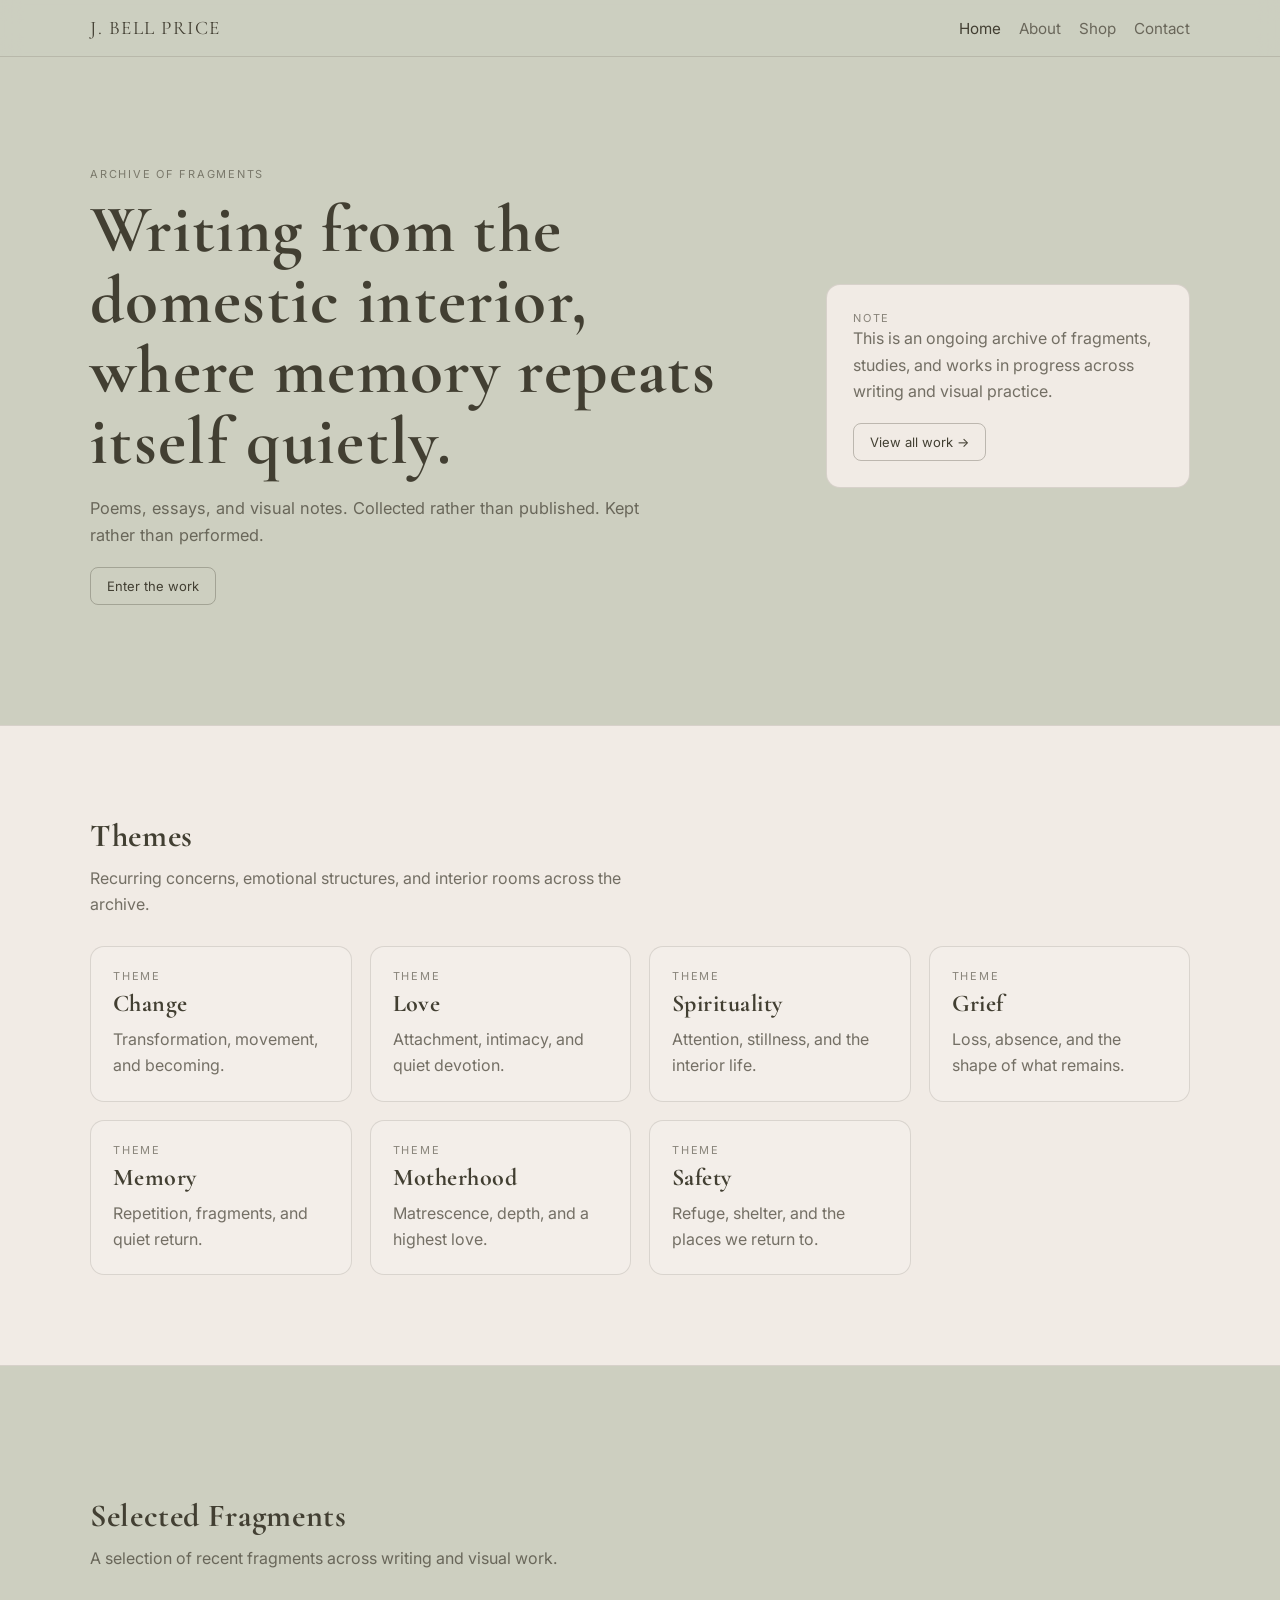
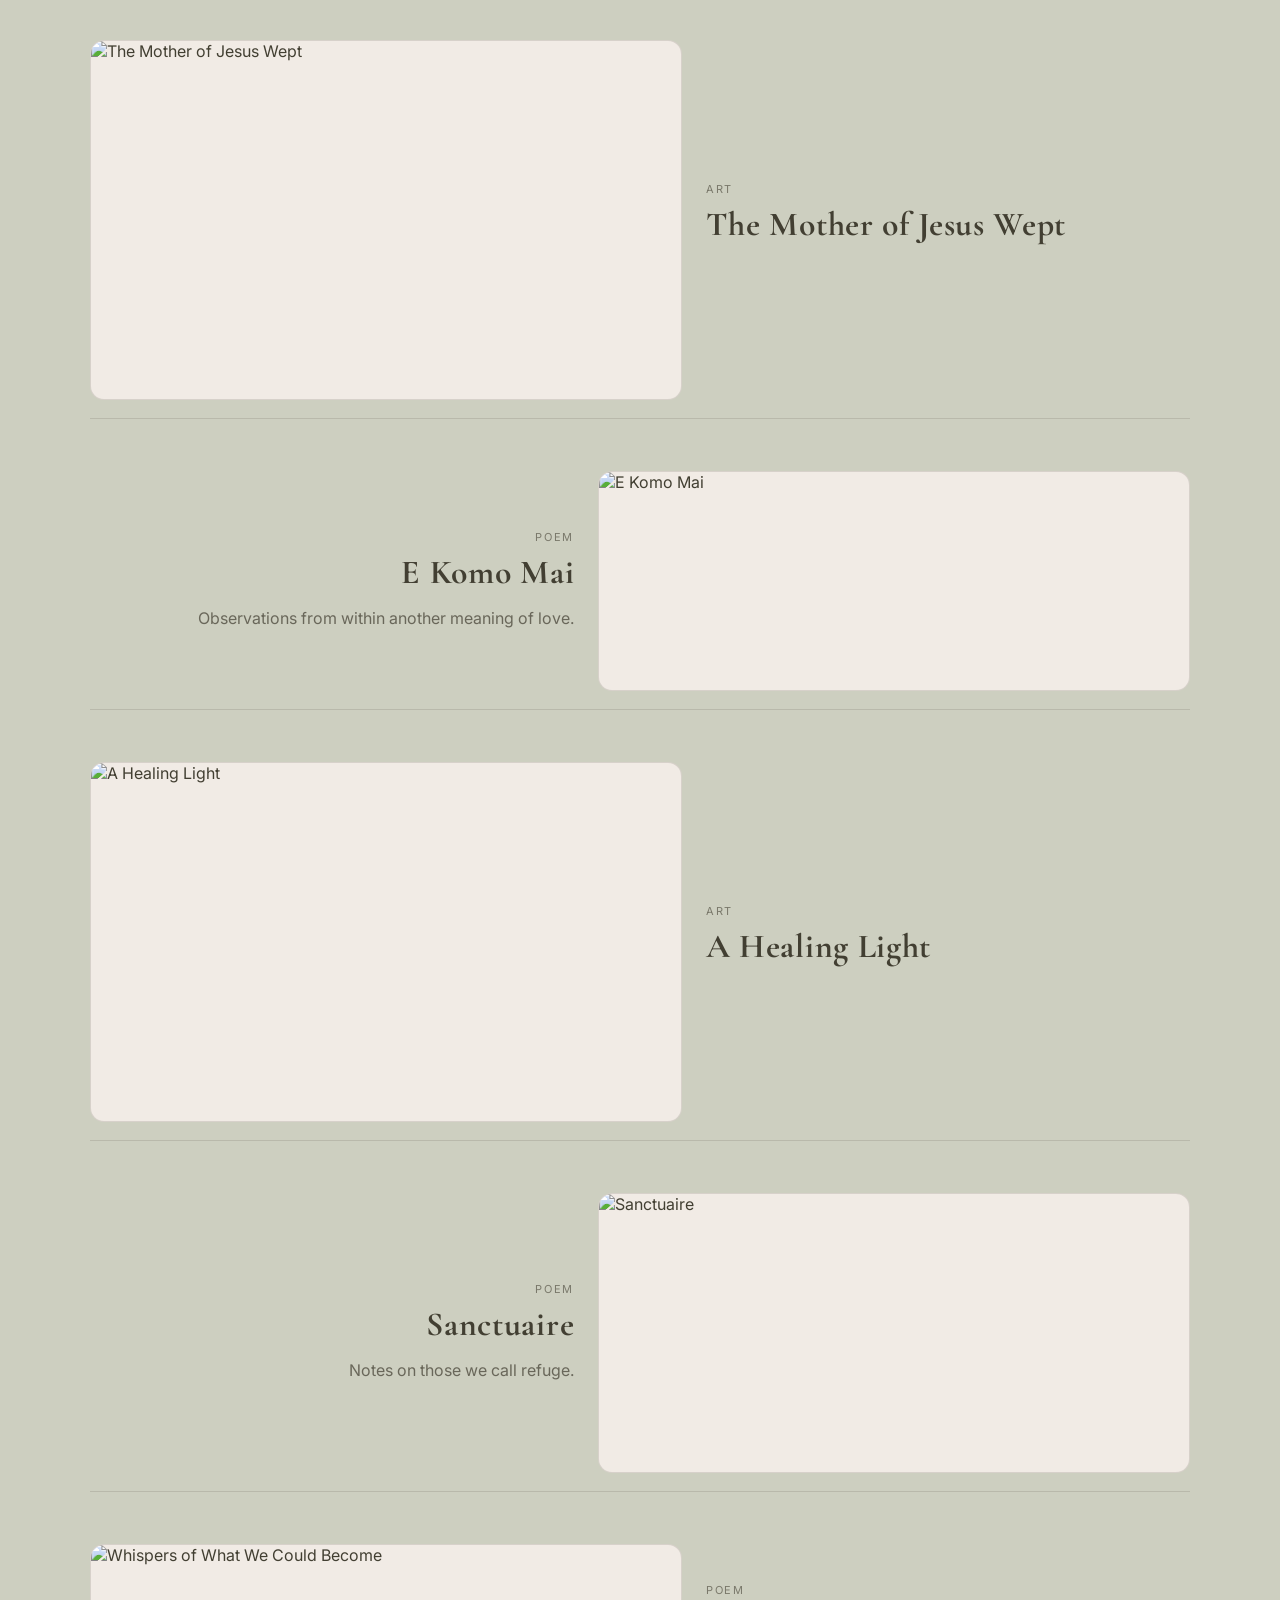
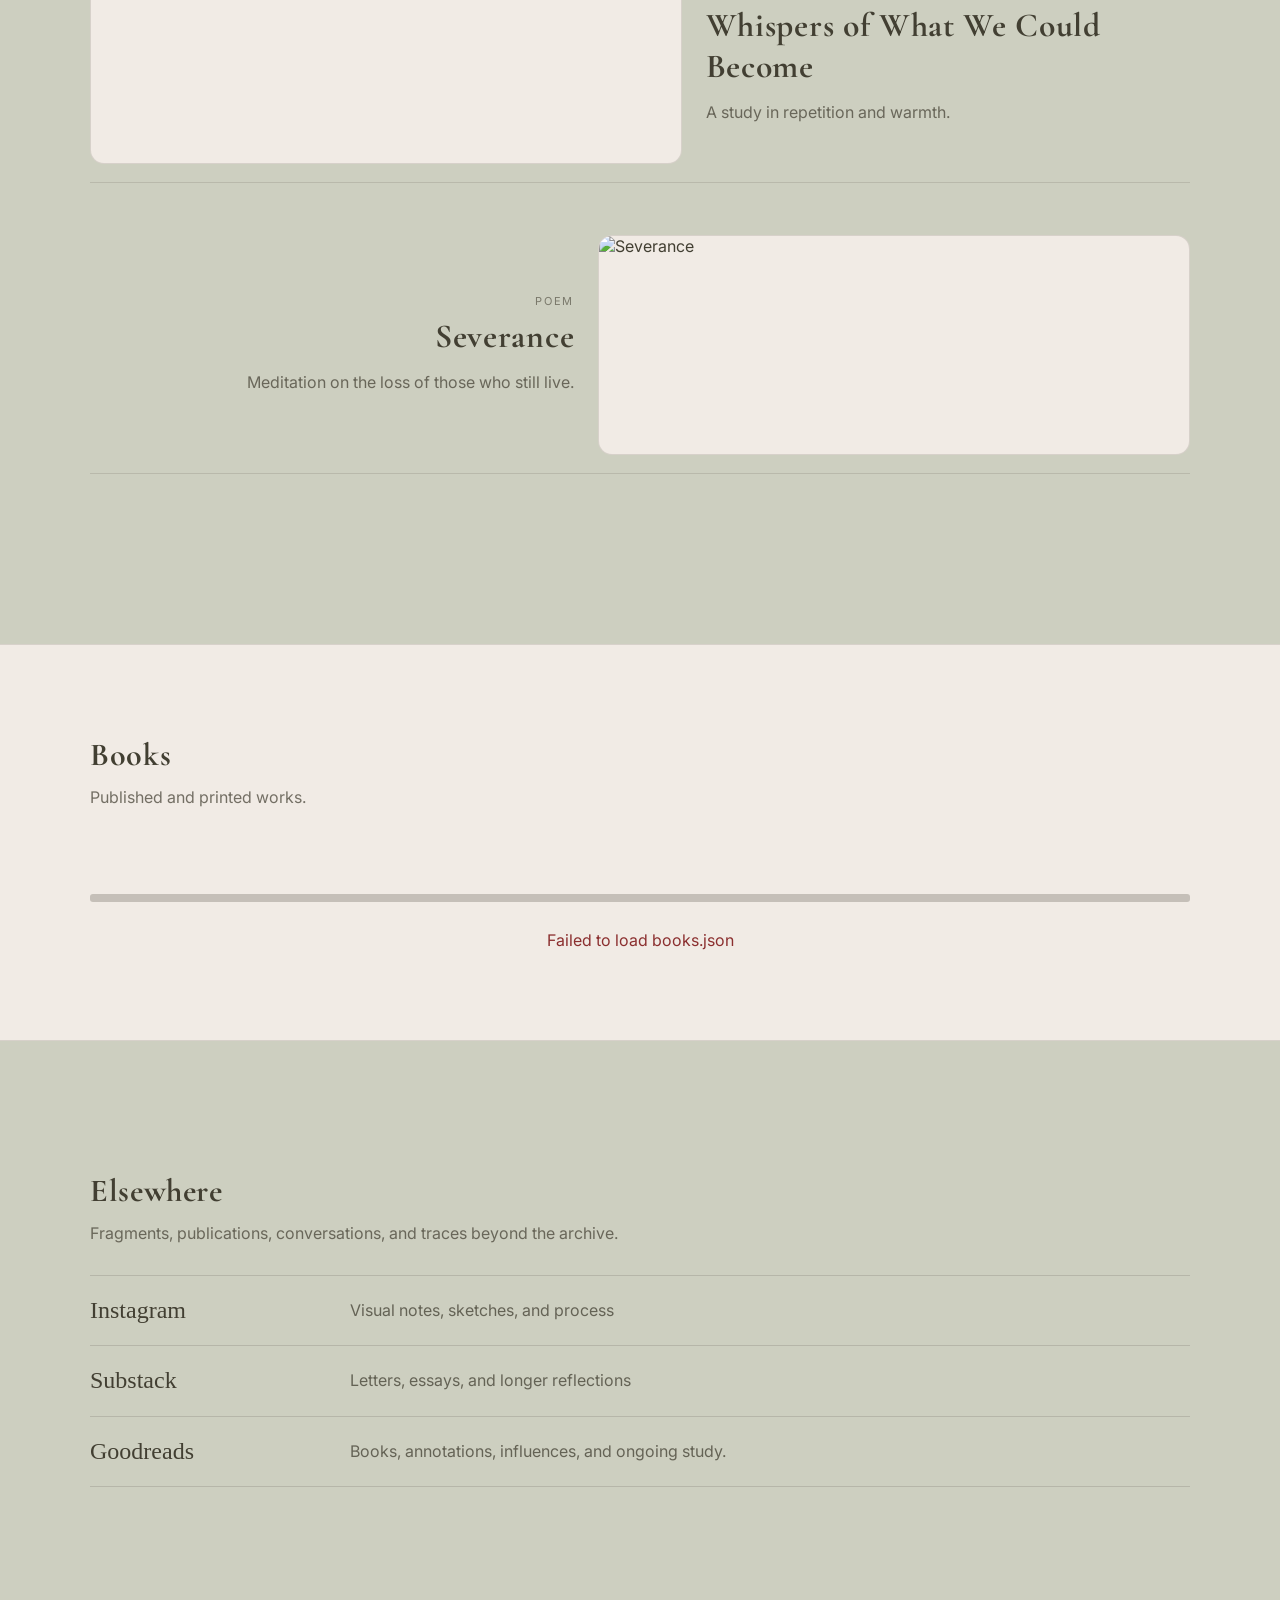
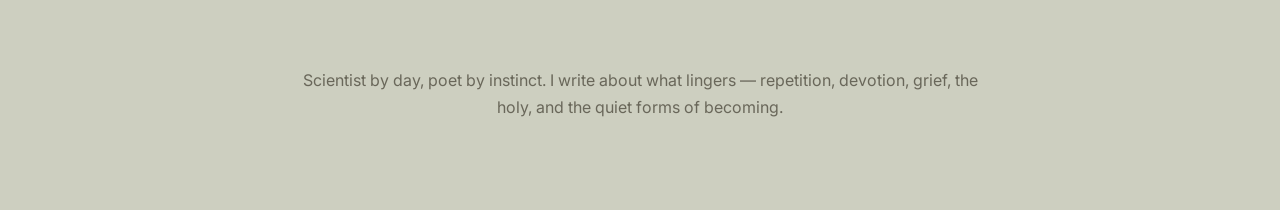
==== commit fd3e6df4: "new file:   art/a-healing-light.html 	modified:   art/the-mother-of-jesus-wept.html 	modified:   css" ====
--- a/index.html
+++ b/index.html
@@ -1,6 +1,7 @@
 <!DOCTYPE html>
 <html lang="en">
 <head>
+  <link rel="icon" type="image/png" href="images/favicon.png">
   <meta charset="UTF-8" />
   <meta name="viewport" content="width=device-width, initial-scale=1.0"/>
   <title>J. Bell Price</title>
--- a/css/styles.css
+++ b/css/styles.css
@@ -276,6 +276,8 @@
 .works-feed {
   display: grid;
   gap: 34px;
+  margin-top: 50px;
+  margin-bottom: 40px;
 }
 
 .work {
@@ -844,17 +846,18 @@
 ========================= */
 
 .elsewhere-index {
-  border-top: 1px solid rgba(47,44,39,0.12);
+  margin-top: 24px;
+  border-top: 1px solid rgba(47,44,39,0.15);
 }
 
 .elsewhere-link {
   display: grid;
   grid-template-columns: 220px 1fr;
-  gap: 30px;
-
-  padding: 20px 0;
-
-  border-bottom: 1px solid rgba(47,44,39,0.12);
+  gap: 40px;
+
+  padding: 22px 0;
+
+  border-bottom: 1px solid rgba(47,44,39,0.15);
 
   text-decoration: none;
   color: inherit;
@@ -863,23 +866,13 @@
 }
 
 .elsewhere-link:hover {
-  opacity: 0.65;
+  opacity: 0.7;
 }
 
 .elsewhere-name {
-  font-family: var(--font-display);
-  font-size: 1.35rem;
-}
-
-.elsewhere-description {
-  opacity: 0.75;
-}
-
-@media (max-width: 700px) {
-  .elsewhere-link {
-    grid-template-columns: 1fr;
-    gap: 6px;
-  }
+  font-family: Georgia, "Times New Roman", serif;
+  font-size: 1.5rem;
+  line-height: 1;
 }
 
 .elsewhere-name::after {
@@ -890,4 +883,16 @@
 
 .elsewhere-link:hover .elsewhere-name::after {
   opacity: 1;
+}
+
+.elsewhere-description {
+  opacity: 0.75;
+  line-height: 1.6;
+}
+
+@media (max-width: 700px) {
+  .elsewhere-link {
+    grid-template-columns: 1fr;
+    gap: 8px;
+  }
 }
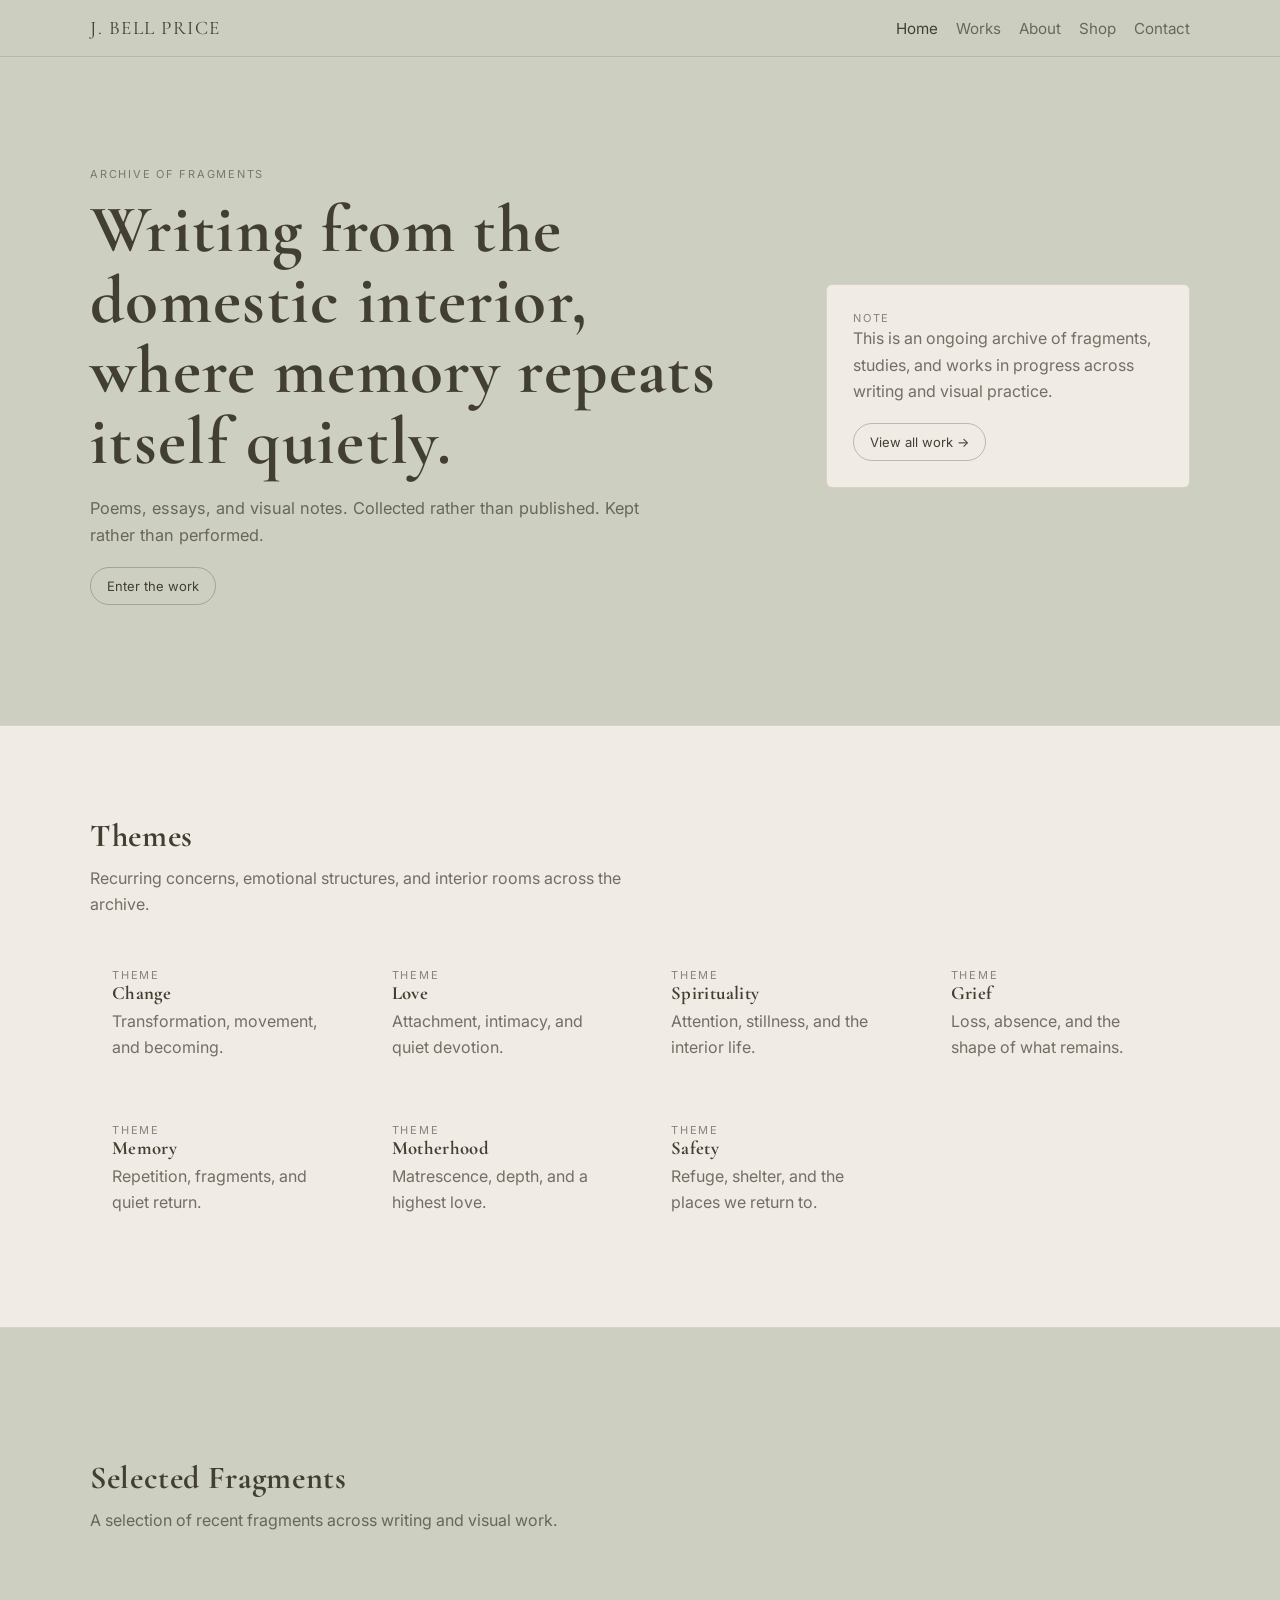
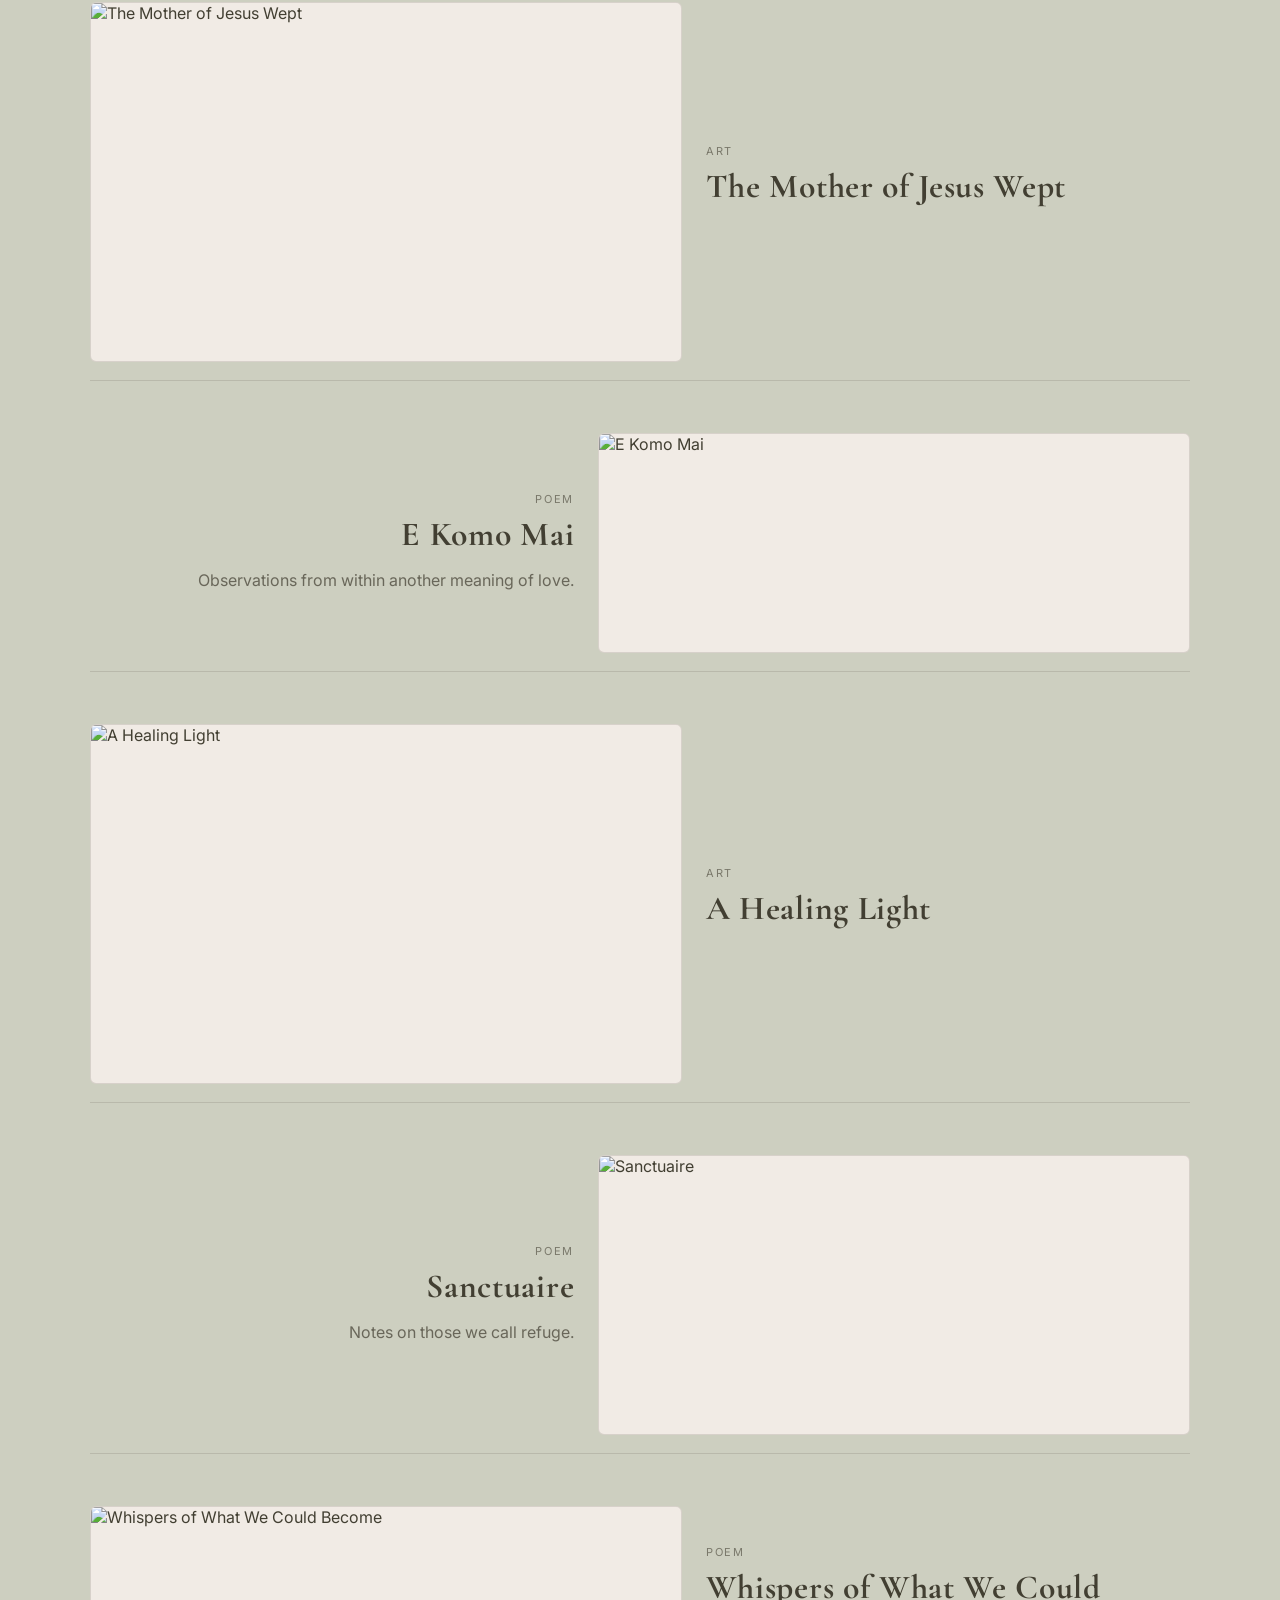
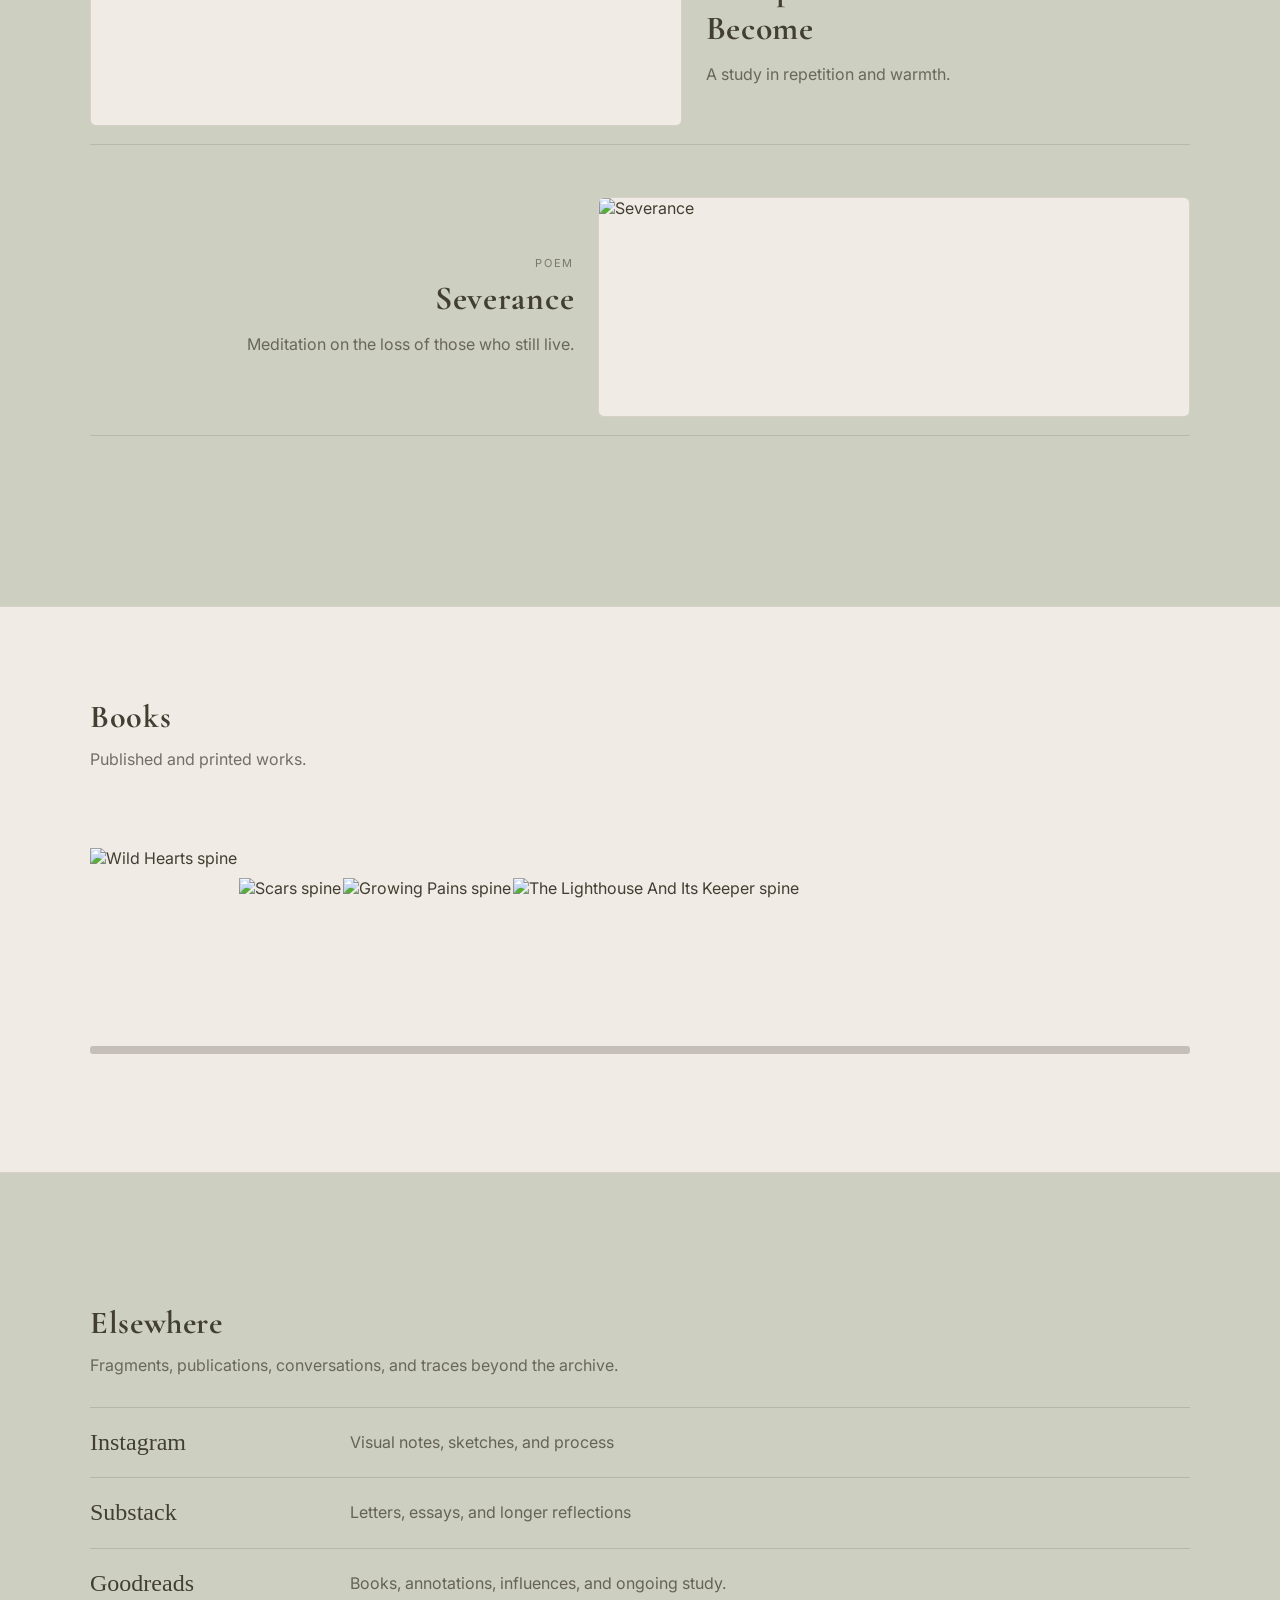
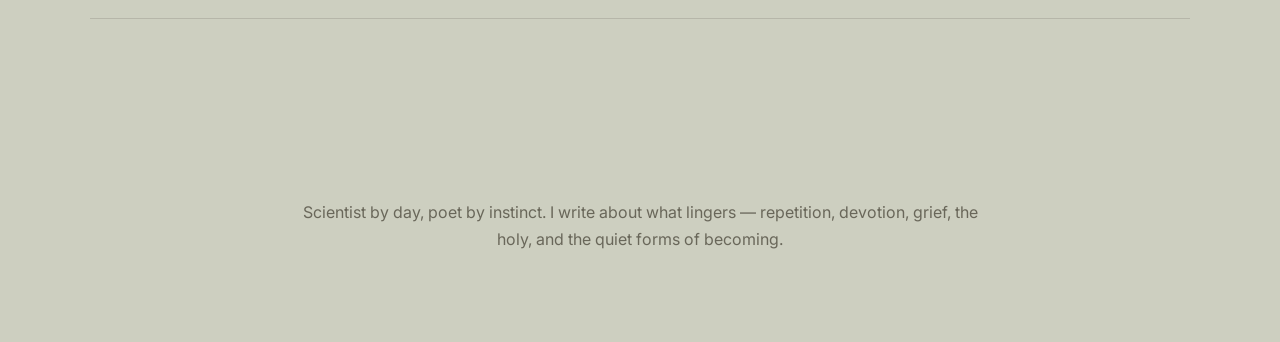
==== commit 9a5df9c2: "modified:   about.html 	modified:   contact.html 	modified:   css/styles.css 	modified:   index.html" ====
--- a/index.html
+++ b/index.html
@@ -20,6 +20,7 @@
       <div class="logo">J. BELL PRICE</div>
       <div class="nav-links">
         <a href="index.html" class="active">Home</a>
+        <a href="works.html">Works</a>
         <a href="about.html">About</a>
         <a href="shop.html">Shop</a>
         <a href="contact.html">Contact</a>
--- a/css/styles.css
+++ b/css/styles.css
@@ -20,6 +20,11 @@
   --line: rgba(66, 63, 50, 0.15);
   --line-strong: rgba(66, 63, 50, 0.3);
   --shadow: rgba(0, 0, 0, 0.08);
+  --radius: 6px;
+  --radius-button: 999px;
+  --ink: var(--text);
+  --font-display: 'Cormorant Garamond', serif;
+  --font-body: 'Inter', system-ui, -apple-system, sans-serif;
 }
 
 /* ========================================
@@ -174,7 +179,7 @@
   margin-top: 18px;
   padding: 10px 16px;
   border: 1px solid var(--line-strong);
-  border-radius: 8px;
+  border-radius: var(--radius-button);
   font-size: 13px;
   transition: background 0.2s ease, transform 0.2s ease;
 }
@@ -188,7 +193,7 @@
   background: var(--surface);
   border: 1px solid var(--line);
   padding: 26px;
-  border-radius: 14px;
+  border-radius: var(--radius);
   transition: transform 0.25s ease, box-shadow 0.25s ease;
 }
 
@@ -205,7 +210,7 @@
 .image-card {
   padding: 0;
   overflow: hidden;
-  border-radius: 18px;
+  border-radius: var(--radius);
 }
 
 .image-card img {
@@ -255,9 +260,10 @@
 
 .theme-card {
   display: block;
-  background: rgba(255, 255, 255, 0.18);
-  border: 1px solid var(--line);
-  border-radius: 14px;
+  background: none;
+  /*background: rgba(255, 255, 255, 0.18);*/
+  /*border: 1px solid var(--line);*/
+  border-radius: var(--radius);
   padding: 22px;
   transition: transform 0.25s ease, box-shadow 0.25s ease, background 0.25s ease;
 }
@@ -265,12 +271,37 @@
 .theme-card:hover {
   transform: translateY(-4px);
   box-shadow: 0 16px 32px var(--shadow);
-  background: rgba(255, 255, 255, 0.28);
+  background: none;
+  /*background: rgba(255, 255, 255, 0.28);*/
 }
 
 .theme-card h3 {
-  font-size: 1.5rem;
-  margin: 6px 0 8px;
+  position: relative;
+  display: inline-block;
+  margin-bottom: 4px;
+}
+
+.theme-card h3::after {
+  content: "";
+  position: absolute;
+  left: 0;
+  bottom: -2px;
+
+  width: 100%;
+  height: 1px;
+
+  background: currentColor;
+
+  transform: scaleX(0);
+  transform-origin: left;
+
+  opacity: 0.45;
+
+  transition: transform 0.25s ease;
+}
+
+.theme-card:hover h3::after {
+  transform: scaleX(1);
 }
 
 .works-feed {
@@ -307,7 +338,7 @@
   position: relative;
   width: 100%;
   overflow: hidden;
-  border-radius: 14px;
+  border-radius: var(--radius);
   background: var(--surface);
   border: 1px solid var(--line);
   min-height: 220px;
@@ -464,7 +495,7 @@
   z-index: 1000;
   width: 180px;
   padding: 10px;
-  border-radius: 14px;
+  border-radius: var(--radius);
   border: 1px solid var(--line);
   background: var(--surface);
   box-shadow: 0 20px 40px var(--shadow);
@@ -483,13 +514,13 @@
   width: 100%;
   height: auto;
   display: block;
-  border-radius: 8px;
+  border-radius: var(--radius);
 }
 
 .books-empty {
   margin-top: 24px;
   border: 1px dashed rgba(66, 63, 50, 0.25);
-  border-radius: 14px;
+  border-radius: var(--radius);
   padding: 34px;
   text-align: center;
   color: var(--muted);
@@ -579,7 +610,7 @@
   width: 100%;
   margin-bottom: 20px;
   padding: 14px 16px;
-  border-radius: 10px;
+  border-radius: var(--radius);
   border: 1px solid var(--line);
   background: rgba(255, 255, 255, 0.6);
   color: var(--text);
@@ -895,4 +926,571 @@
     grid-template-columns: 1fr;
     gap: 8px;
   }
+}
+
+
+/* =========================
+   ARCHIVE FILTERS
+========================= */
+
+.filters,
+.archive-filters {
+  display: flex;
+  flex-wrap: wrap;
+  gap: 28px;
+  margin: 24px 0 44px;
+}
+
+.filters button,
+.archive-filters button {
+  border: none;
+  background: none;
+  padding: 0;
+  border-radius: 0;
+  color: var(--ink);
+
+  position: relative;
+
+  font-family: var(--font-body);
+  font-size: 13px;
+  letter-spacing: 0.14em;
+  text-transform: uppercase;
+  cursor: pointer;
+}
+
+.filters button::after,
+.archive-filters button::after {
+  content: "";
+  position: absolute;
+  left: 0;
+  bottom: -7px;
+  width: 0;
+  height: 1px;
+  background: currentColor;
+  opacity: 0.55;
+  transition: width 0.2s ease;
+}
+
+.filters button:hover::after,
+.archive-filters button:hover::after,
+.filters button.active::after,
+.archive-filters button.active::after {
+  width: 100%;
+}
+
+.filters button.active,
+.archive-filters button.active {
+  color: var(--ink);
+}
+
+/* =========================
+   COMPLETE ARCHIVE
+========================= */
+
+.archive-list {
+  border-top: 1px solid var(--line);
+}
+
+.archive-item {
+  display: grid;
+  grid-template-columns: 110px minmax(0, 1fr) 120px;
+  gap: 28px;
+  padding: 22px 0;
+  border-bottom: 1px solid var(--line);
+  align-items: baseline;
+  color: inherit;
+}
+
+.archive-date,
+.archive-type {
+  font-size: 11px;
+  text-transform: uppercase;
+  letter-spacing: 0.14em;
+  color: rgba(47, 44, 39, 0.58);
+}
+
+.archive-title {
+  font-family: var(--font-display);
+  font-size: 1.55rem;
+  line-height: 1.15;
+}
+
+.archive-desc {
+  margin-top: 6px;
+  max-width: 620px;
+  opacity: 0.72;
+  font-family: var(--font-body);
+}
+
+.archive-item:hover .archive-title {
+  text-decoration: underline;
+  text-underline-offset: 5px;
+}
+
+/* =========================
+   WORKS PAGE THEME FILTERS
+========================= */
+.works-filter-group {
+  margin: 24px 0;
+}
+
+.works-filter-label {
+  margin-bottom: 12px;
+  font-size: 11px;
+  letter-spacing: 0.16em;
+  text-transform: uppercase;
+  color: rgba(66, 63, 50, 0.58);
+}
+
+.works-theme-filters {
+  display: flex;
+  flex-wrap: wrap;
+  gap: 24px;
+}
+
+.works-theme-filters button {
+  border: none;
+  background: none;
+  padding: 0;
+  color: var(--ink);
+  position: relative;
+  font-family: var(--font-body);
+  font-size: 13px;
+  letter-spacing: 0.14em;
+  text-transform: uppercase;
+  cursor: pointer;
+}
+
+.works-theme-filters button::after {
+  content: "";
+  position: absolute;
+  left: 0;
+  bottom: -7px;
+  width: 0;
+  height: 1px;
+  background: currentColor;
+  opacity: 0.55;
+  transition: width 0.2s ease;
+}
+
+.works-theme-filters button:hover::after,
+.works-theme-filters button.active::after {
+  width: 100%;
+}
+
+.archive-filters {
+  margin: 0;
+}
+
+/* ========================================
+   MOBILE RESPONSIVE POLISH
+======================================== */
+
+@media (max-width: 1000px) {
+  .shop-grid,
+  .about-focus-grid {
+    grid-template-columns: repeat(2, minmax(0, 1fr));
+  }
+}
+
+@media (max-width: 900px) {
+  .container {
+    width: min(100% - 36px, 1100px);
+  }
+
+  .hero-grid,
+  .about-hero-grid,
+  .contact-grid,
+  .work,
+  .work.align-right,
+  .work-page-grid {
+    grid-template-columns: 1fr;
+    gap: 34px;
+  }
+
+  .hero {
+    padding: 80px 0 56px;
+  }
+
+  .section {
+    padding: 72px 0;
+  }
+
+  .section.alt {
+    margin: 24px 0;
+  }
+
+  .work {
+    padding: 28px 0;
+  }
+
+  .work.align-right .work-art,
+  .work.align-right .work-text {
+    order: initial;
+  }
+
+  .work.align-right .work-text {
+    text-align: left;
+    justify-self: start;
+  }
+
+  .work-text {
+    max-width: 100%;
+  }
+
+  .work-art,
+  .work.is-large .work-art,
+  .work.is-medium .work-art,
+  .work.is-small .work-art {
+    min-height: 260px;
+  }
+
+  .about-portrait,
+  .work-image-card {
+    min-height: 320px;
+  }
+
+  .about-quote-card {
+    padding: 46px 24px;
+  }
+}
+
+@media (max-width: 700px) {
+  body {
+    font-size: 15px;
+  }
+
+  .container {
+    width: min(100% - 28px, 1100px);
+  }
+
+  .nav-inner {
+    flex-direction: column;
+    align-items: flex-start;
+    gap: 12px;
+    padding: 14px 0;
+  }
+
+  .nav-links {
+    gap: 12px 16px;
+  }
+
+  .nav-links a {
+    font-size: 0.9rem;
+  }
+
+  .hero {
+    padding: 64px 0 44px;
+  }
+
+  .hero h1 {
+    font-size: clamp(2.35rem, 14vw, 3.2rem);
+  }
+
+  .hero-copy p {
+    font-size: 1rem;
+  }
+
+  .section {
+    padding: 58px 0;
+  }
+
+  .section-header h2 {
+    font-size: 1.8rem;
+  }
+
+  .themes-grid,
+  .shop-grid,
+  .about-focus-grid {
+    grid-template-columns: 1fr;
+  }
+
+  .card,
+  .theme-card,
+  .contact-form-card {
+    padding: 22px;
+  }
+
+  .work {
+    gap: 18px;
+  }
+
+  .work-art,
+  .work.is-large .work-art,
+  .work.is-medium .work-art,
+  .work.is-small .work-art {
+    min-height: 220px;
+  }
+
+  .work-text h3 {
+    font-size: 1.65rem;
+  }
+
+  .product-meta {
+    flex-direction: column;
+    align-items: flex-start;
+  }
+
+  .books-shelf-wrap {
+    padding-top: 160px;
+    margin-top: -138px;
+  }
+
+  .book-spine {
+    height: 130px;
+  }
+
+  .card-link.is-large .book-spine {
+    height: 155px;
+  }
+
+  .card-link.is-wide .book-spine {
+    height: 145px;
+  }
+
+  .card-link.is-tall .book-spine {
+    height: 170px;
+  }
+
+  .floating-book-preview {
+    display: none;
+  }
+
+  .elsewhere-link {
+    grid-template-columns: 1fr;
+    gap: 8px;
+  }
+}
+
+@media (max-width: 480px) {
+  .container {
+    width: min(100% - 24px, 1100px);
+  }
+
+  .hero h1 {
+    font-size: 2.35rem;
+  }
+
+  .button {
+    width: 100%;
+    text-align: center;
+  }
+
+  .work-art,
+  .work.is-large .work-art,
+  .work.is-medium .work-art,
+  .work.is-small .work-art {
+    min-height: 190px;
+  }
+
+  .about-portrait,
+  .work-image-card {
+    min-height: 260px;
+  }
+}
+
+@media (max-width: 700px) {
+  .archive-item {
+    grid-template-columns: 1fr;
+    gap: 8px;
+  }
+
+  .archive-type {
+    justify-self: start;
+  }
+}
+/* =========================
+   WORKS PAGE RECENT CAROUSEL
+========================= */
+
+.recent-carousel-wrap {
+  position: relative;
+  margin-top: 36px;
+}
+
+.recent-carousel {
+  display: flex;
+  gap: 22px;
+  overflow-x: auto;
+  scroll-snap-type: x mandatory;
+  scroll-behavior: smooth;
+  padding: 8px 2px 24px;
+}
+
+.recent-carousel-wrap::before,
+.recent-carousel-wrap::after {
+  content: "";
+  position: absolute;
+  top: 0;
+  bottom: 24px;
+  width: 22px;
+  z-index: 2;
+  pointer-events: none;
+}
+
+.recent-carousel-wrap::before {
+  left: 0;
+  background: linear-gradient(to right, var(--bg), transparent);
+}
+
+.recent-carousel-wrap::after {
+  right: 0;
+  background: linear-gradient(to left, var(--bg), transparent);
+}
+
+.recent-slide {
+  flex: 0 0 340px;
+  scroll-snap-align: start;
+
+  display: flex;
+  flex-direction: column;
+
+  color: inherit;
+  border-bottom: 1px solid var(--line);
+  padding-bottom: 18px;
+}
+
+.recent-slide.is-featured {
+  flex-basis: 420px;
+}
+
+.recent-slide-image {
+  aspect-ratio: 4 / 3;
+  overflow: hidden;
+  background: var(--surface);
+  border: 1px solid var(--line);
+  border-radius: var(--radius);
+  margin-bottom: 18px;
+}
+
+.recent-slide-image img {
+  width: 100%;
+  height: 100%;
+  object-fit: cover;
+  display: block;
+  transition: transform 0.4s ease;
+}
+
+.recent-slide:hover .recent-slide-image img {
+  transform: scale(1.04);
+}
+
+.recent-slide-text h3 {
+  position: relative;
+  display: inline-block;
+  margin: 8px 0 10px;
+
+  font-family: var(--font-display);
+  font-size: clamp(1.45rem, 2.4vw, 1.9rem);
+  line-height: 1.1;
+}
+
+.recent-slide-text h3::after {
+  content: "";
+  position: absolute;
+  left: 0;
+  bottom: -5px;
+
+  width: 100%;
+  height: 1px;
+
+  background: currentColor;
+
+  transform: scaleX(0);
+  transform-origin: left;
+
+  opacity: 0.55;
+
+  transition: transform 0.25s ease;
+}
+
+.recent-slide:hover .recent-slide-text h3::after {
+  transform: scaleX(1);
+}
+
+.recent-date {
+  margin-top: 4px;
+  margin-bottom: 6px;
+
+  font-size: 11px;
+  letter-spacing: 0.12em;
+  text-transform: uppercase;
+  color: rgba(66, 63, 50, 0.5);
+}
+
+.recent-themes {
+  margin-top: 12px;
+
+  font-size: 10px;
+  letter-spacing: 0.14em;
+  text-transform: uppercase;
+  color: rgba(66, 63, 50, 0.55);
+}
+
+.carousel-btn {
+  position: absolute;
+  top: 36%;
+  z-index: 5;
+
+  width: 38px;
+  height: 38px;
+
+  border: 1px solid var(--line);
+  border-radius: 999px;
+  background: rgba(205, 207, 192, 0.72);
+  color: var(--text);
+
+  cursor: pointer;
+  font: inherit;
+
+  opacity: 0.45;
+
+  transition:
+    background 0.2s ease,
+    transform 0.2s ease,
+    opacity 0.2s ease;
+}
+
+.carousel-btn:hover {
+  background: rgba(255, 255, 255, 0.28);
+  transform: translateY(-1px);
+  opacity: 1;
+}
+
+.carousel-prev {
+  left: -18px;
+}
+
+.carousel-next {
+  right: -18px;
+}
+
+/* Remove if the link no longer exists in your HTML */
+.archive-jump-link {
+  display: none;
+}
+
+@media (max-width: 700px) {
+  .recent-carousel-wrap::before,
+  .recent-carousel-wrap::after {
+    display: none;
+  }
+
+  .carousel-btn {
+    display: none;
+  }
+
+  .recent-slide,
+  .recent-slide.is-featured {
+    flex-basis: 84vw;
+  }
+}
+
+.works-recents-section {
+  padding-bottom: 22px;
+}
+
+.archive-section {
+  margin-top: 0;
+  padding-top: 22px;
 }
